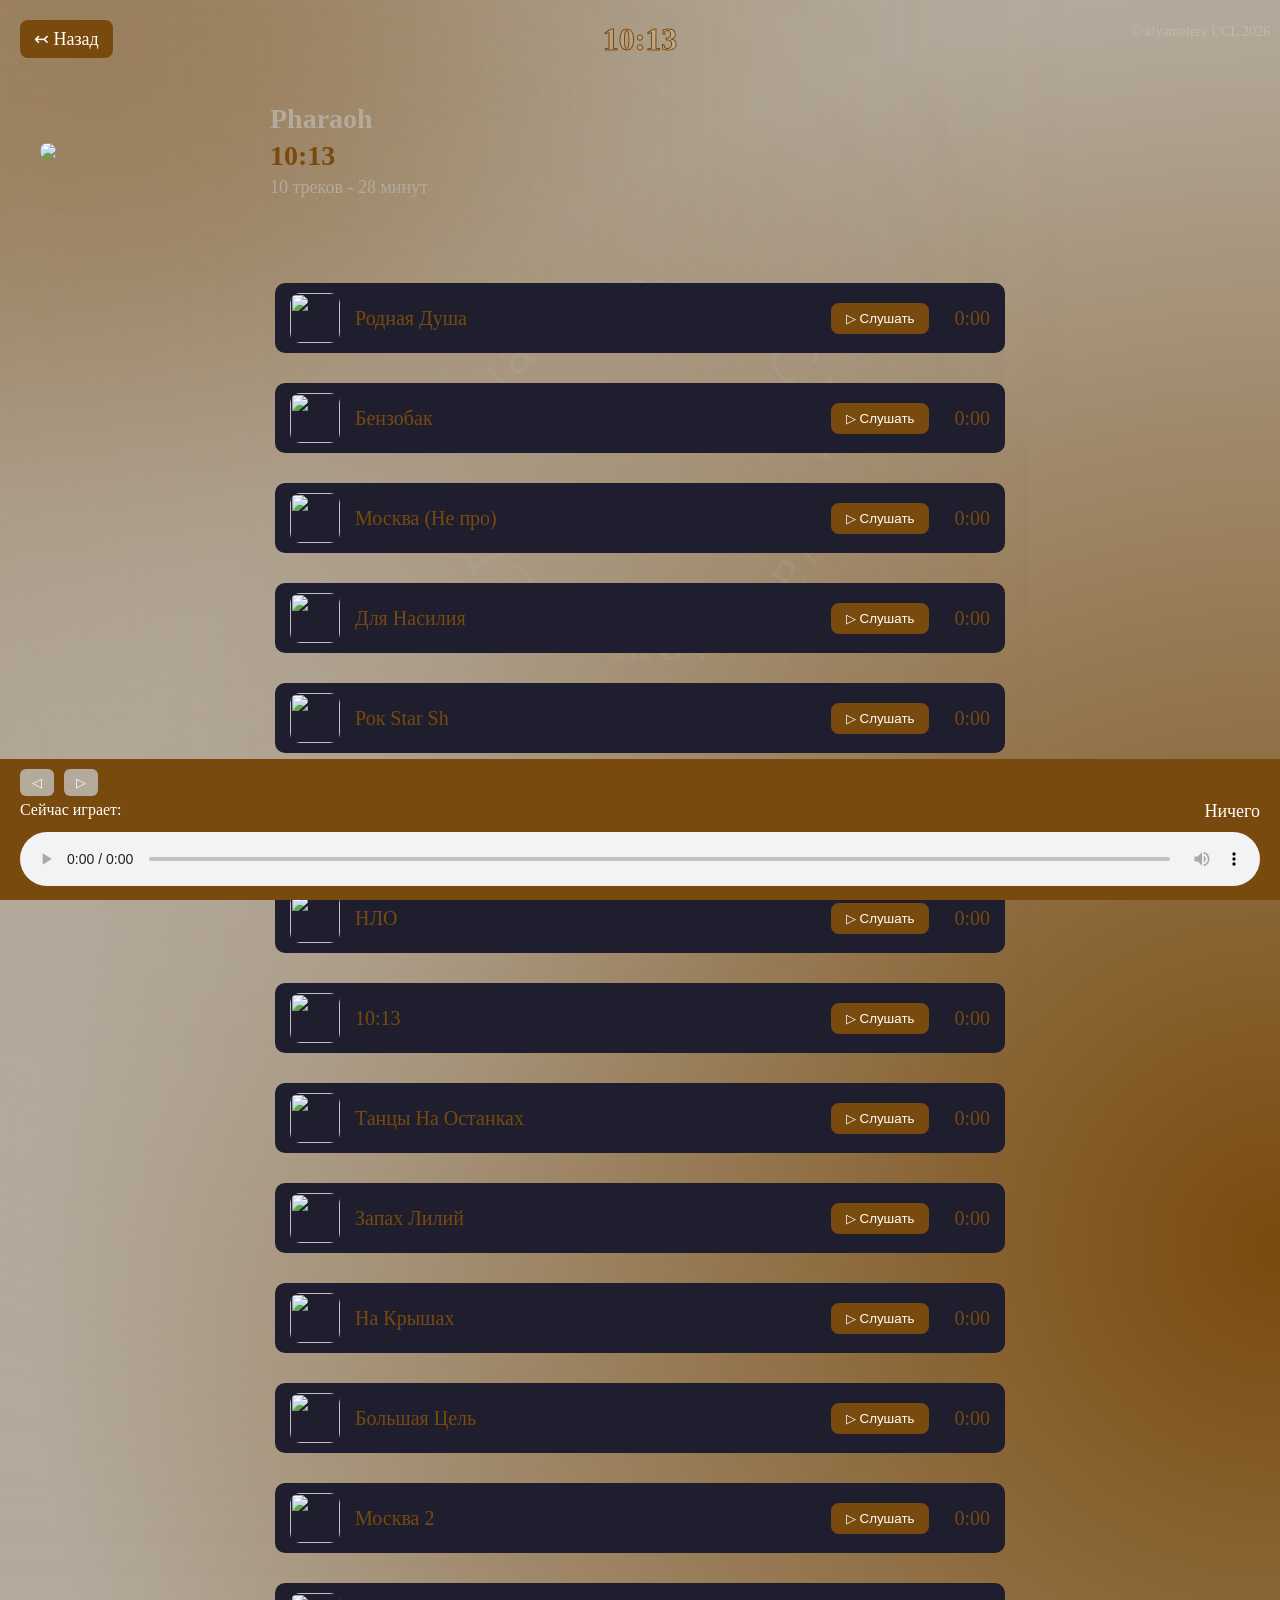
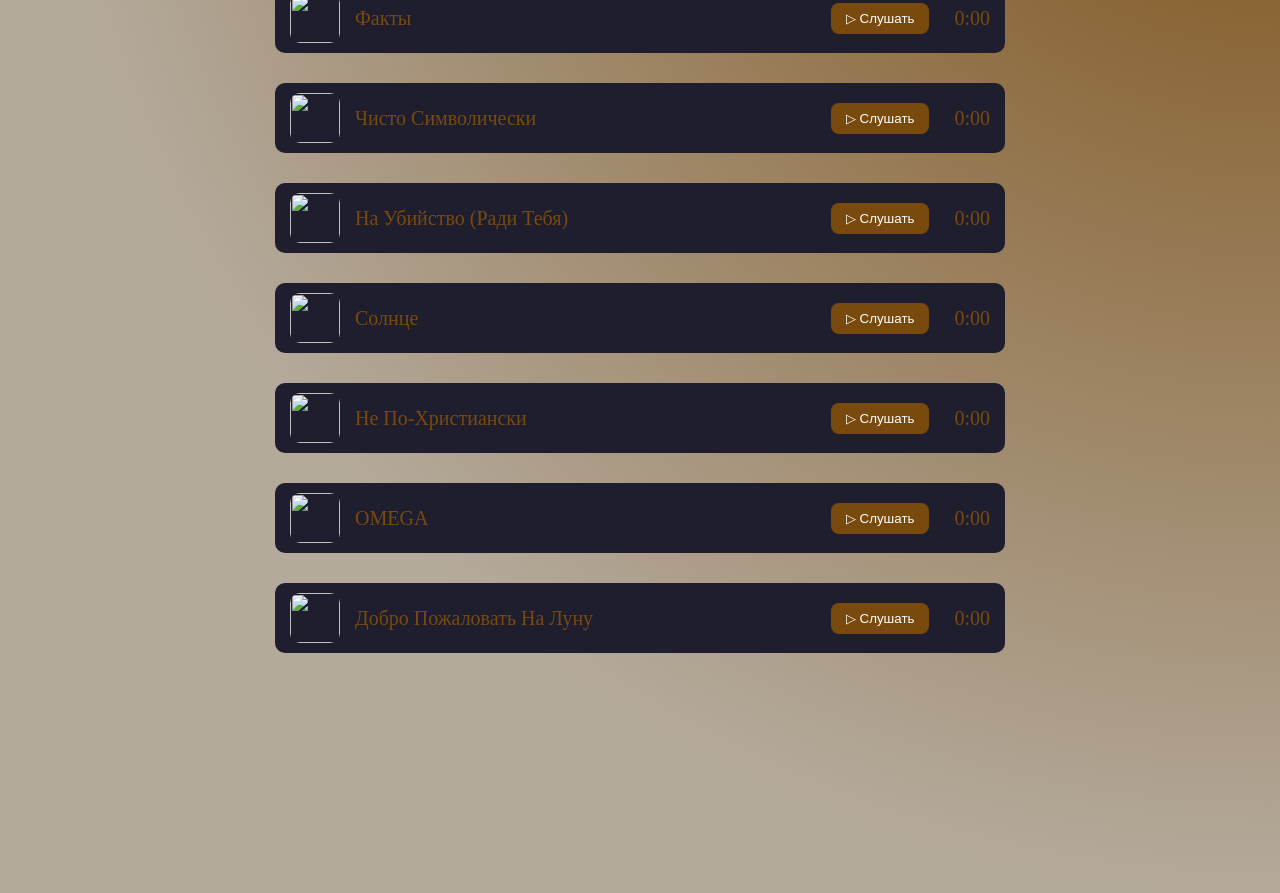
==== album_10-13.html @ 2de3e304 "asssssssssssssssssssssss" ====
<!DOCTYPE html>
<html>
<head>
    <meta charset="UTF-8">
    <meta name="viewport" content="width=device-width, initial-scale=1.0">
    <title>10:13</title>
    <link rel="stylesheet" href="style.css">
</head>
<body class="album_10-13">
    <h1>10:13</h1>
    <a href="index.html" class="back-btn">↢ Назад</a>
    <div class="album-header">
        <img src="Глеб Голубин.jpg" class="album-cover">
        <div class="album-info">
            <h3>Pharaoh</h3>
            <h4>10:13</h4>
            <p>10 треков - 28 минут</p>
        </div>
    </div>
<section class="tracks">
    <div class="track-card" data-index="0">
        <img src="Глеб Голубин.jpg" class="track-thumb">
        <span class="track-info">
            <span class="track-title">Родная Душа</span>
        </span>
        <button class="play-btn">▷ Слушать</button>
        <span class="track-duration">0:00</span>
        <audio preload="metadata">
            <source src="https://res.cloudinary.com/ddfknukky/video/upload/v1772836665/1-%D0%A0%D0%BE%D0%B4%D0%BD%D0%B0%D1%8F_%D0%B4%D1%83%D1%88%D0%B0_i1gqoz.mp3" type="audio/mpeg">
        </audio>
    </div>
    <div class="track-card" data-index="1">
        <img src="Глеб Голубин.jpg" class="track-thumb">
        <span class="track-info">
            <span class="track-title">Бензобак</span>
        </span>
        <button class="play-btn">▷ Слушать</button>
        <span class="track-duration">0:00</span>
        <audio preload="metadata">
            <source src="https://res.cloudinary.com/ddfknukky/video/upload/v1772836813/2-%D0%91%D0%B5%D0%BD%D0%B7%D0%BE%D0%B1%D0%B0%D0%BA_dtpuil.mp3" type="audio/mpeg">
        </audio>
    </div>
    <div class="track-card" data-index="2">
        <img src="Глеб Голубин.jpg" class="track-thumb">
        <span class="track-info">
            <span class="track-title">Москва (Не про)</span>
        </span>
        <button class="play-btn">▷ Слушать</button>
        <span class="track-duration">0:00</span>
        <audio preload="metadata">
            <source src="https://res.cloudinary.com/ddfknukky/video/upload/v1772836805/3-%D0%9C%D0%BE%D1%81%D0%BA%D0%B2%D0%B0_%D0%BD%D0%B5_%D0%BF%D1%80%D0%BE_e95oqy.mp3" type="audio/mpeg">
        </audio>
    </div>
    <div class="track-card" data-index="3">
        <img src="Глеб Голубин.jpg" class="track-thumb">
        <span class="track-info">
            <span class="track-title">Для Насилия</span>
        </span>
        <button class="play-btn">▷ Слушать</button>
        <span class="track-duration">0:00</span>
        <audio preload="metadata">
            <source src="https://res.cloudinary.com/ddfknukky/video/upload/v1772836915/4-%D0%94%D0%BB%D1%8F_%D0%BD%D0%B0%D1%81%D0%B8%D0%BB%D0%B8%D1%8F_stnbyj.flac" type="audio/mpeg">
        </audio>
    </div>
    <div class="track-card" data-index="4">
        <img src="Глеб Голубин.jpg" class="track-thumb">
        <span class="track-info">
            <span class="track-title">Рок Star Sh</span>
        </span>
        <button class="play-btn">▷ Слушать</button>
        <span class="track-duration">0:00</span>
        <audio preload="metadata">
            <source src="https://res.cloudinary.com/ddfknukky/video/upload/v1772836798/5-%D0%A0%D0%BE%D0%BA_Star_Sh_im4nif.mp3" type="audio/mpeg">
        </audio>
    </div>
    <div class="track-card" data-index="5">
        <img src="Глеб Голубин.jpg" class="track-thumb">
        <span class="track-info">
            <span class="track-title">Своя У Каждого</span>
        </span>
        <button class="play-btn">▷ Слушать</button>
        <span class="track-duration">0:00</span>
        <audio preload="metadata">
            <source src="https://res.cloudinary.com/ddfknukky/video/upload/v1772836865/6-%D0%A1%D0%B2%D0%BE%D1%8F_%D1%83_%D0%BA%D0%B0%D0%B6%D0%B4%D0%BE%D0%B3%D0%BE_d1eana.mp3" type="audio/mpeg">
        </audio>
    </div>
    <div class="track-card" data-index="6">
        <img src="Глеб Голубин.jpg" class="track-thumb">
        <span class="track-info">
            <span class="track-title">НЛО</span>
        </span>
        <button class="play-btn">▷ Слушать</button>
        <span class="track-duration">0:00</span>
        <audio preload="metadata">
            <source src="https://res.cloudinary.com/ddfknukky/video/upload/v1772836891/7-%D0%9D%D0%9B%D0%9E_abplb8.mp3" type="audio/mpeg">
        </audio>
    </div>
    <div class="track-card" data-index="7">
        <img src="Глеб Голубин.jpg" class="track-thumb">
        <span class="track-info">
            <span class="track-title">10:13</span>
        </span>
        <button class="play-btn">▷ Слушать</button>
        <span class="track-duration">0:00</span>
        <audio preload="metadata">
            <source src="https://res.cloudinary.com/ddfknukky/video/upload/v1772836878/8-10-13_e5ouqa.mp3" type="audio/mpeg">
        </audio>
    </div>
    <div class="track-card" data-index="8">
        <img src="Глеб Голубин.jpg" class="track-thumb">
        <span class="track-info">
            <span class="track-title">Танцы На Останках</span>
        </span>
        <button class="play-btn">▷ Слушать</button>
        <span class="track-duration">0:00</span>
        <audio preload="metadata">
            <source src="https://res.cloudinary.com/ddfknukky/video/upload/v1772836884/9-%D0%A2%D0%B0%D0%BD%D1%86%D1%8B_%D0%BD%D0%B0_%D0%BE%D1%81%D1%82%D0%B0%D0%BD%D0%BA%D0%B0%D1%85_yltkqp.mp3" type="audio/mpeg">
        </audio>
    </div><div class="track-card" data-index="9">
        <img src="Глеб Голубин.jpg" class="track-thumb">
        <span class="track-info">
            <span class="track-title">Запах Лилий</span>
        </span>
        <button class="play-btn">▷ Слушать</button>
        <span class="track-duration">0:00</span>
        <audio preload="metadata">
            <source src="https://res.cloudinary.com/ddfknukky/video/upload/v1772836681/10-%D0%97%D0%B0%D0%BF%D0%B0%D1%85_%D0%BB%D0%B8%D0%BB%D0%B8%D0%B9_xlcxmf.mp3" type="audio/mpeg">
        </audio>
    </div><div class="track-card" data-index="10">
        <img src="Глеб Голубин.jpg" class="track-thumb">
        <span class="track-info">
            <span class="track-title">На Крышах</span>
        </span>
        <button class="play-btn">▷ Слушать</button>
        <span class="track-duration">0:00</span>
        <audio preload="metadata">
            <source src="https://res.cloudinary.com/ddfknukky/video/upload/v1772836717/11-%D0%9D%D0%B0_%D0%BA%D1%80%D1%8B%D1%88%D0%B0%D1%85_btxubi.mp3" type="audio/mpeg">
        </audio>
    </div><div class="track-card" data-index="11">
        <img src="Глеб Голубин.jpg" class="track-thumb">
        <span class="track-info">
            <span class="track-title">Большая Цель</span>
        </span>
        <button class="play-btn">▷ Слушать</button>
        <span class="track-duration">0:00</span>
        <audio preload="metadata">
            <source src="https://res.cloudinary.com/ddfknukky/video/upload/v1772836679/12-%D0%91%D0%BE%D0%BB%D1%8C%D1%88%D0%B0%D1%8F_%D1%86%D0%B5%D0%BB%D1%8C_up9r2q.mp3" type="audio/mpeg">
        </audio>
    </div><div class="track-card" data-index="12">
        <img src="Глеб Голубин.jpg" class="track-thumb">
        <span class="track-info">
            <span class="track-title">Москва 2</span>
        </span>
        <button class="play-btn">▷ Слушать</button>
        <span class="track-duration">0:00</span>
        <audio preload="metadata">
            <source src="https://res.cloudinary.com/ddfknukky/video/upload/v1772836726/13-%D0%9C%D0%BE%D1%81%D0%BA%D0%B2%D0%B0_2_jkmqmk.mp3" type="audio/mpeg">
        </audio>
    </div><div class="track-card" data-index="13">
        <img src="Глеб Голубин.jpg" class="track-thumb">
        <span class="track-info">
            <span class="track-title">Факты</span>
        </span>
        <button class="play-btn">▷ Слушать</button>
        <span class="track-duration">0:00</span>
        <audio preload="metadata">
            <source src="https://res.cloudinary.com/ddfknukky/video/upload/v1772836670/14-%D0%A4%D0%B0%D0%BA%D1%82%D1%8B_skcl90.mp3" type="audio/mpeg">
        </audio>
    </div><div class="track-card" data-index="14">
        <img src="Глеб Голубин.jpg" class="track-thumb">
        <span class="track-info">
            <span class="track-title">Чисто Символически</span>
        </span>
        <button class="play-btn">▷ Слушать</button>
        <span class="track-duration">0:00</span>
        <audio preload="metadata">
            <source src="https://res.cloudinary.com/ddfknukky/video/upload/v1772836704/15-%D0%A7%D0%B8%D1%81%D1%82%D0%BE_%D1%81%D0%B8%D0%BC%D0%B2%D0%BE%D0%BB%D0%B8%D1%87%D0%B5%D1%81%D0%BA%D0%B8_zjjlbe.mp3" type="audio/mpeg">
        </audio>
    </div><div class="track-card" data-index="15">
        <img src="Глеб Голубин.jpg" class="track-thumb">
        <span class="track-info">
            <span class="track-title">На Убийство (Ради Тебя)</span>
        </span>
        <button class="play-btn">▷ Слушать</button>
        <span class="track-duration">0:00</span>
        <audio preload="metadata">
            <source src="https://res.cloudinary.com/ddfknukky/video/upload/v1772836755/16-%D0%9D%D0%B0_%D1%83%D0%B1%D0%B8%D0%B9%D1%81%D1%82%D0%B2%D0%BE_u0szfo.mp3" type="audio/mpeg">
        </audio>
    </div><div class="track-card" data-index="16">
        <img src="Глеб Голубин.jpg" class="track-thumb">
        <span class="track-info">
            <span class="track-title">Солнце</span>
        </span>
        <button class="play-btn">▷ Слушать</button>
        <span class="track-duration">0:00</span>
        <audio preload="metadata">
            <source src="https://res.cloudinary.com/ddfknukky/video/upload/v1772836794/17-%D0%A1%D0%BE%D0%BB%D0%BD%D1%86%D0%B5_dk2vxy.mp3" type="audio/mpeg">
        </audio>
    </div><div class="track-card" data-index="17">
        <img src="Глеб Голубин.jpg" class="track-thumb">
        <span class="track-info">
            <span class="track-title">Не По-Христиански</span>
        </span>
        <button class="play-btn">▷ Слушать</button>
        <span class="track-duration">0:00</span>
        <audio preload="metadata">
            <source src="https://res.cloudinary.com/ddfknukky/video/upload/v1772836725/18-%D0%9D%D0%B5_%D0%BF%D0%BE-%D1%85%D1%80%D0%B8%D1%81%D1%82%D0%B8%D0%B0%D0%BD%D1%81%D0%BA%D0%B8_lmrl1x.mp3" type="audio/mpeg">
        </audio>
    </div>
    <div class="track-card" data-index="18">
        <img src="Глеб Голубин.jpg" class="track-thumb">
        <span class="track-info">
            <span class="track-title">OMEGA</span>
        </span>
        <button class="play-btn">▷ Слушать</button>
        <span class="track-duration">0:00</span>
        <audio preload="metadata">
            <source src="https://res.cloudinary.com/ddfknukky/video/upload/v1772836753/19-Omega_o1cu3m.mp3" type="audio/mpeg">
        </audio>
    </div>
    <div class="track-card" data-index="19">
        <img src="Глеб Голубин.jpg" class="track-thumb">
        <span class="track-info">
            <span class="track-title">Добро Пожаловать На Луну</span>
        </span>
        <button class="play-btn">▷ Слушать</button>
        <span class="track-duration">0:00</span>
        <audio preload="metadata">
            <source src="https://res.cloudinary.com/ddfknukky/video/upload/v1772836814/20-%D0%94%D0%BE%D0%B1%D1%80%D0%BE_%D0%BF%D0%BE%D0%B6%D0%B0%D0%BB%D0%BE%D0%B2%D0%B0%D1%82%D1%8C_%D0%BD%D0%B0_%D0%BB%D1%83%D0%BD%D1%83_p8vkeh.mp3" type="audio/mpeg">
        </audio>
    </div>
</section>
    <footer>
        <p>© alyametery UCL 2026</p>
    </footer>
    <div class="ballz">
        <svg width="400" height="400" viewBox="0 0 200 200">
            <defs>
                <path id="circlePath" d="M 100, 100 m -75, 0 a 80,80 0 1,1 160,0 a 80,80 0 1,1 -160,0"/>
            </defs>
            <text font-size="33" fill="#ccc">
                <textPath href="#circlePath" startOffset="50%" text-anchor="middle">
                    alyametery UCL - alyametery UCL -
                </textPath>
            </text>
        </svg>
    </div>
<div class="global-player">
    <div class="player-controls">
        <button id="prev">◁</button>
        <button id="next">▷</button>
    </div>
    <div class="player-info">
        <span class="player-label">Сейчас играет:</span>
        <span id="now-playing">Ничего</span>
    </div>
    <audio id="main-audio" controls></audio>
</div>
<script src="player.js"></script>
</body>
</html>
---- style.css ----
:root {
    --color-main: #a670f1;
    --color-dark: #815b13;
}
body {
    font-family: 'Times New Roman', Times, serif;
    margin: 0;
    color: white;
    min-height: 100vh;
    background: radial-gradient(circle at right, var(--color-main), var(--color-dark) 70%);

}

.ballz {
    position: fixed;
    top: 30%;
    transform: translateY(-50%);
    left: 50%;
    transform: translateX(-50%);
    z-index: -1;
}

.ballz svg {
    opacity: 0.1;
}

h1 {
    font-family: 'Times New Roman', Times, serif;
    font-size: 32px;
    -webkit-text-stroke: 1px var(--color-main);
    justify-content: center;
    display: flex;
    animation: titleReveal 0.6s ease forwards;
    opacity: 1;
}
body.homepage h1 {
    background: linear-gradient(45deg, var(--color-main), #fff);
    -webkit-background-clip: text;
    -webkit-text-fill-color: transparent;
    text-shadow: 0 0 10px var(--color-dark);
}
body.album_10-13 h1 {
    background: linear-gradient(45deg, var(--color-main), #fff);
    -webkit-background-clip: text;
    -webkit-text-fill-color: transparent;
}
body.album_MZ-1 h1 {
    background: linear-gradient(45deg, var(--color-main), #fff);
    -webkit-background-clip: text;
    -webkit-text-fill-color: transparent;
}
body.album_MZ-2 h1 {
    background: linear-gradient(45deg, var(--color-main), #fff);
    -webkit-background-clip: text;
    -webkit-text-fill-color: transparent;
}


.covers.photo-row {
    display: flex;
    justify-content: center;
    gap: 30px;
    margin: 40px 0;
    flex-wrap: wrap;
}

.covers.photo-row a {
    display: flex;
    flex-direction: column;
    align-items: center;
    text-decoration: none;
    color: white;
}

.photo {
    background: #1d162bd0;
    padding: 20px;
    border-radius: 10px;
    width: 220px;
    text-align: center;
    transition: transform 0.3s ease, box-shadow 0.3s, padding 0.3s;
    animation: fadeUp 0.6s ease forwards;
    opacity: 0;
    transform: scale(1.05), translateY(-5px);
}

.photo-inner {
    transition: transform 0.3s ease;
    display: inline-block;
}

.photo:hover {
    box-shadow: 0 15px 30px var(--color-main);
    transform: scale(1.05), translateY(-5px);
    
}
.photo img {
    width: 100%;
    border-radius: 10px;
    transition: transform 0.3s ease;
}

.photo:nth-child(1) {animation-delay: 0.1s;}
.photo:nth-child(2) {animation-delay: 0.15s;}
.photo:nth-child(3) {animation-delay: 0.2s;}
.photo:nth-child(4) {animation-delay: 0.25s;}

.album-name {
    margin-top: 8px;
    text-align: center;
}

.album-name .artist {
    font-family: 'Times New Roman', Times, serif;
    font-weight: bold;
    font-size: 20px;
    color: #1d162bd0;
}

.album-name .title {
    font-family: 'Times New Roman', Times, serif;
    font-size: 16px;
    color: #1d162bd0;
}

.photo button {
    cursor: pointer;
}

.tracks {
    display: flex;
    flex-direction: column;
    align-items: center;
    margin: auto;
    gap: 30px;
    justify-content: center;
    flex-wrap: wrap;
    padding: 40px 20px;
    margin-bottom: 200px;
}

.track-card {
    display: flex;
    flex: 1;
    align-items: center;
    gap: 15px;
    background: #1e1e2f;
    padding: 10px 15px;
    border-radius: 10px;
    width: 100%;
    max-width: 700px;
    text-align: center;
    transition: 0.3s, box-shadow 0.3s;
    cursor: pointer;
    animation: fadeUp 0.6s ease forwards;
    opacity: 0;
    color: var(--color-main);
    font-family: 'Times New Roman', Times, serif;
    font-size: 20px;
}
.track-card.active {
    border: 2px solid var(--color-main);
    background: #2a2a3d;
}
.track-card:nth-child(1) {animation-delay: 0.05s;}
.track-card:nth-child(2) {animation-delay: 0.1s;}
.track-card:nth-child(3) {animation-delay: 0.15s;}
.track-card:nth-child(4) {animation-delay: 0.2s;}
.track-card:nth-child(5) {animation-delay: 0.25s;}
.track-card:nth-child(6) {animation-delay: 0.3s;}
.track-card:nth-child(7) {animation-delay: 0.35s;}
.track-card:nth-child(8) {animation-delay: 0.4s;}
.track-card:nth-child(9) {animation-delay: 0.45s;}
.track-card:nth-child(10) {animation-delay: 0.5s;}
.track-card:nth-child(11) {animation-delay: 0.55s;}
.track-card:nth-child(12) {animation-delay: 0.6s;}
.track-card:nth-child(13) {animation-delay: 0.65s;}
.track-card:nth-child(14) {animation-delay: 0.7s;}
.track-card:nth-child(15) {animation-delay: 0.75s;}
.track-card:nth-child(16) {animation-delay: 0.8s;}
.track-card:nth-child(17) {animation-delay: 0.85s;}
.track-card:nth-child(18) {animation-delay: 0.9s;}
.track-card:nth-child(19) {animation-delay: 0.95s;}
.track-card:nth-child(20) {animation-delay: 1s;}
.track-card:nth-child(21) {animation-delay: 1.05s;}
.track-card:nth-child(22) {animation-delay: 1.1s;}

.track-card:hover {
    transform: translateY(-5px);
    box-shadow: 0 10px 20px var(--color-main);
    background: var(--color-dark);
}
.track-thumb {
    width: 50px;
    height: 50px;
    border-radius: 10px;
    object-fit: cover;
    margin-bottom: 0;
}
.track-info {
    display: flex;
    align-items: center;
    gap: 12px;
}
.track-title {
    font-weight: 400;
    color: var(--color-main);
}
.track-duration {
    margin-left: 10px;
    font-weight: 400;
    text-align: right;
}


.track-card p {
    margin: 5px 0;
    color: var(--color-main);
    font-size: 18px;
    font-family: 'Times New Roman', Times, serif;
}
.track-card button {
    margin-left: auto;
    padding: 8px 15px;
    background: var(--color-main);
    border: none;
    color: white;
    border-radius: 8px;
    cursor: pointer;
}
.track-card audio {
    margin-top: 10px;
    width: 100%;
    filter: brightness(0.7);
}
.play-btn:active {
    background: var(--color-dark);
    transform: scale(0.95);
}

h2 {
    position: fixed;
    top: 40px;
    right: 10px;
    text-align: right;
    font-size: 14px;
    color: white;
    opacity: 0.2;
}
h3 {
    color: var(--color-dark);
}
h4 {
    color: var(--color-main);
}

footer {
    position: fixed;
    top: 10px;
    right: 10px;
    text-align: right;
    font-size: 14px;
    color: white;
    opacity: 0.2;
}

body::before {
    content: "";
    position: fixed;
    width: 600px;
    height: 600px;
    background: var(--color-main);
    filter: blur(250px);
    top: -200px;
    left: -200px;
    z-index: -2;
    animation: breathe 7s ease-in-out infinite;
}

body::after {
    content: "";
    position: fixed;
    width: 600px;
    height: 600px;
    background: var(--color-main);
    filter: blur(200px);
    bottom: -150px;
    left: -100px;
    z-index: -1;
    opacity: 1;
    animation: breathe 7s ease-in-out infinite;
}

body.homepage {
    --color-main: #b263e7;
    --color-dark: #b49714;
}
body.album_10-13 {
    --color-main: #794a0d;
    --color-dark: #b4aa9c;
}
body.album_MZ-1 {
    --color-main: #681174;
    --color-dark: #110e0d;
}
body.album_MZ-2 {
    --color-main: #5a5a5a;
    --color-dark: #000000;
}
body.album_10-13::before {
    background: var(--color-main);
}
body.album_10-13::after {
    background: var(--color-dark);
}
body.album_MZ-1::before {
    background: var(--color-main);
}
body.album_MZ-1::after {
    background: var(--color-dark);
}
body.album_MZ-2::before {
    background: var(--color-main);
}
body.album_MZ-2::after {
    background: var(--color-dark);
}
@keyframes fadeUp {
    from {
        opacity: 0;
        transform: translateY(30px);
        filter: blur(5px);
    }
    to {
        opacity: 1;
        transform: translateY(0);
        filter: blur(0);
    }
}
@keyframes titleReveal {
    from {
        opacity: 0;
        transform: translateY(30px);
        filter: blur(5px);
    }
    to {
        opacity: 1;
        transform: translateY(0);
        filter: blur(0);
    }
}
@keyframes breathe {
    0% {
        transform: scale(1) rotate(0deg);
        opacity: 0.4;
    }
    50% {
        transform: scale(1.5) rotate(15deg);
        opacity: 0.8;
    }
    100% {
        transform: scale(1) rotate(0deg);
        opacity: 0.4;
    }
}

.back-btn {
    position: fixed;
    top: 20px;
    left: 20px;
    text-decoration: none;
    color: white;
    font-size: 18px;
    padding: 8px 14px;
    border-radius: 8px;
    background: var(--color-main);
    backdrop-filter: blur(10px);
    transition: 0.2s;
}
.back-btn:hover {
    background-color: var(--color-dark);
}

.global-player {
    position: fixed;
    bottom: 0;
    left: 0;
    width: 100%;
    background: var(--color-main);
    backdrop-filter: blur(10px);
    padding: 10px 20px;
    box-sizing: border-box;
    justify-content: space-between;
    align-items: center;
    z-index: 999;
    opacity: 1;
}
.player-controls{
    display: flex;
    gap: 10px;
    margin-bottom: 5px;
}
.player-controls button{
    background: var(--color-dark);
    border: none;
    color: white;
    padding: 6px 12px;
    cursor: pointer;
    border-radius: 6px;
}
#main-audio {
    width: 100%;
}
#now-playing {
    text-align: right;
    margin: 0 0 5px 0;
    font-size: 18px;
    font-family: 'Times New Roman', Times, serif;
}
.global-player audio {
    width: 100%;
}
.player-info {
    display: flex;
    justify-content: space-between;
    width: 100%;
    margin-bottom: 5px;
}
.album-header{
    display: flex;
    gap: 30px;
    align-items: center;
    margin: 40px;
    opacity: 1;
    cursor: pointer;
    max-width: 400px;
}
.album-cover{
    width: 200px;
    border-radius: 10px;
}
.album-info h3{
    margin: 5px 0;
    opacity: 1;
    font-size: 28px;
}
.album-info h4{
    margin: 5px 0;
    opacity: 1;
    font-size: 28px;
}
.album-info p{
    margin: 5px 0;
    opacity: 1;
    font-size: 18px;
    color: var(--color-dark);
}
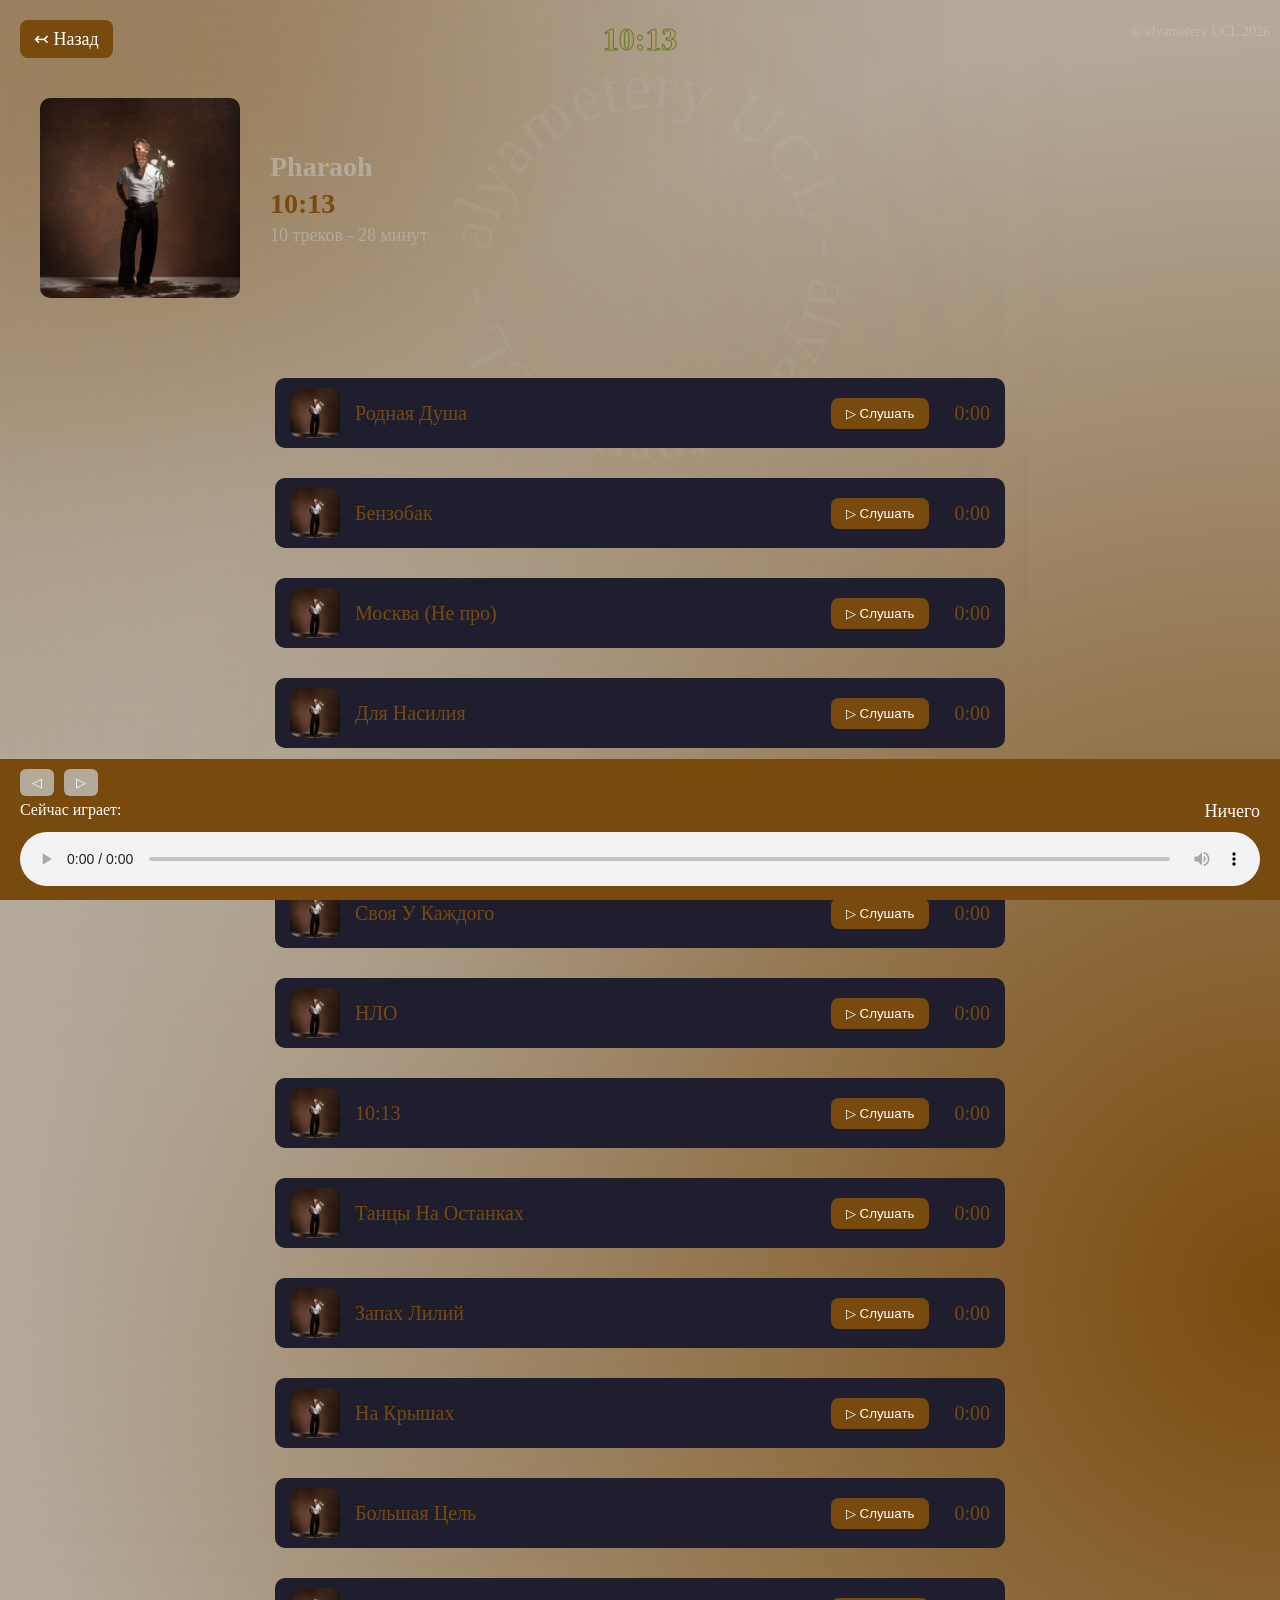
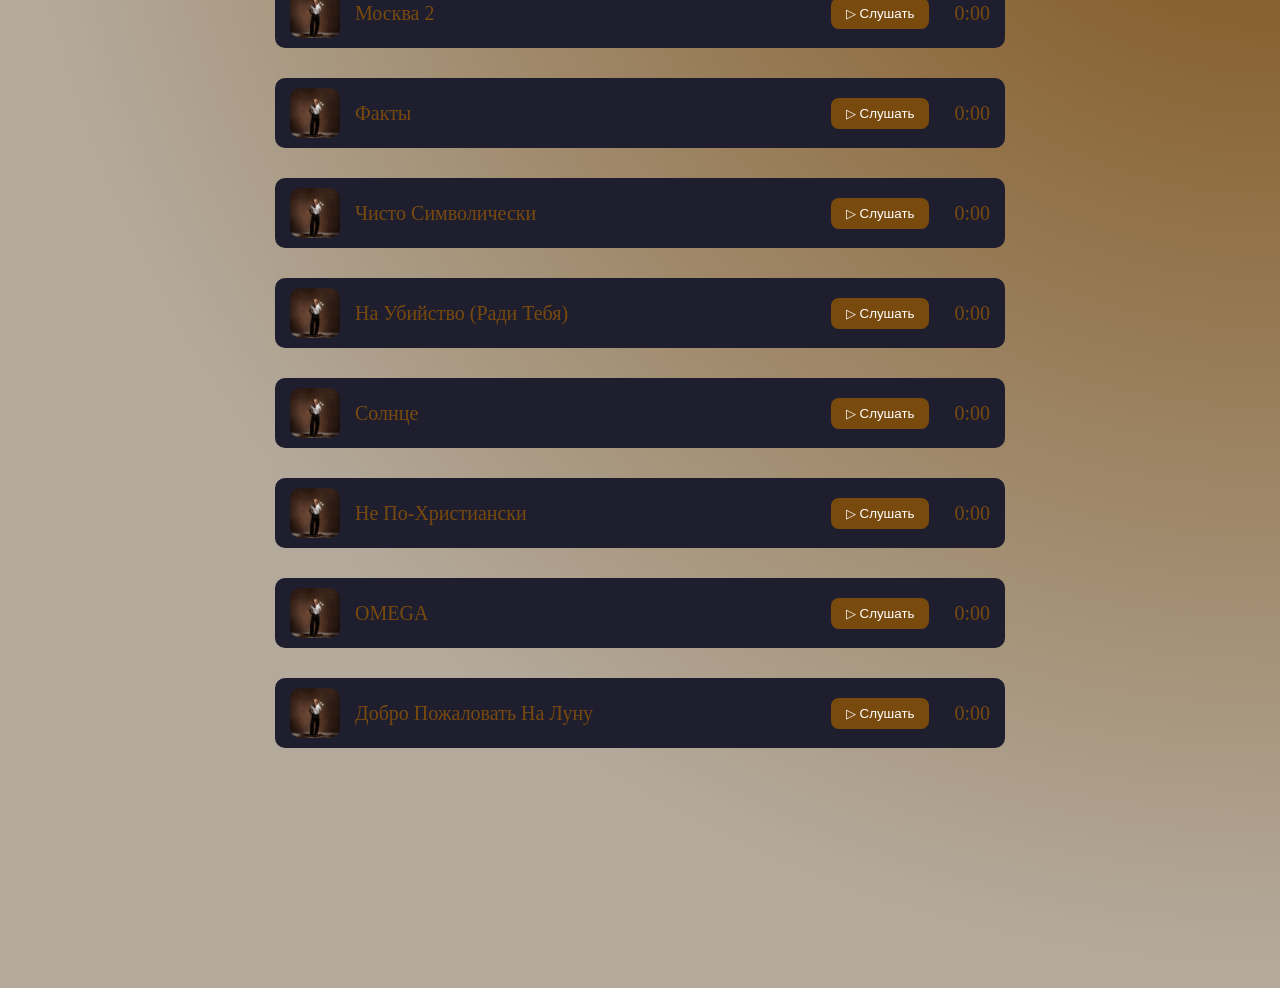
==== commit 31add5e9: "Add files via upload" ====
--- a/album_10-13.html
+++ b/album_10-13.html
@@ -18,6 +18,7 @@
         </div>
     </div>
 <section class="tracks">
+    <div class="track-wrapper">
     <div class="track-card" data-index="0">
         <img src="Глеб Голубин.jpg" class="track-thumb">
         <span class="track-info">
@@ -29,6 +30,8 @@
             <source src="https://res.cloudinary.com/ddfknukky/video/upload/v1772836665/1-%D0%A0%D0%BE%D0%B4%D0%BD%D0%B0%D1%8F_%D0%B4%D1%83%D1%88%D0%B0_i1gqoz.mp3" type="audio/mpeg">
         </audio>
     </div>
+    </div>
+    <div class="track-wrapper">
     <div class="track-card" data-index="1">
         <img src="Глеб Голубин.jpg" class="track-thumb">
         <span class="track-info">
@@ -40,6 +43,8 @@
             <source src="https://res.cloudinary.com/ddfknukky/video/upload/v1772836813/2-%D0%91%D0%B5%D0%BD%D0%B7%D0%BE%D0%B1%D0%B0%D0%BA_dtpuil.mp3" type="audio/mpeg">
         </audio>
     </div>
+    </div>
+    <div class="track-wrapper">
     <div class="track-card" data-index="2">
         <img src="Глеб Голубин.jpg" class="track-thumb">
         <span class="track-info">
@@ -51,6 +56,8 @@
             <source src="https://res.cloudinary.com/ddfknukky/video/upload/v1772836805/3-%D0%9C%D0%BE%D1%81%D0%BA%D0%B2%D0%B0_%D0%BD%D0%B5_%D0%BF%D1%80%D0%BE_e95oqy.mp3" type="audio/mpeg">
         </audio>
     </div>
+    </div>
+    <div class="track-wrapper">
     <div class="track-card" data-index="3">
         <img src="Глеб Голубин.jpg" class="track-thumb">
         <span class="track-info">
@@ -62,6 +69,8 @@
             <source src="https://res.cloudinary.com/ddfknukky/video/upload/v1772836915/4-%D0%94%D0%BB%D1%8F_%D0%BD%D0%B0%D1%81%D0%B8%D0%BB%D0%B8%D1%8F_stnbyj.flac" type="audio/mpeg">
         </audio>
     </div>
+    </div>
+    <div class="track-wrapper">
     <div class="track-card" data-index="4">
         <img src="Глеб Голубин.jpg" class="track-thumb">
         <span class="track-info">
@@ -73,6 +82,8 @@
             <source src="https://res.cloudinary.com/ddfknukky/video/upload/v1772836798/5-%D0%A0%D0%BE%D0%BA_Star_Sh_im4nif.mp3" type="audio/mpeg">
         </audio>
     </div>
+    </div>
+    <div class="track-wrapper">
     <div class="track-card" data-index="5">
         <img src="Глеб Голубин.jpg" class="track-thumb">
         <span class="track-info">
@@ -84,6 +95,8 @@
             <source src="https://res.cloudinary.com/ddfknukky/video/upload/v1772836865/6-%D0%A1%D0%B2%D0%BE%D1%8F_%D1%83_%D0%BA%D0%B0%D0%B6%D0%B4%D0%BE%D0%B3%D0%BE_d1eana.mp3" type="audio/mpeg">
         </audio>
     </div>
+    </div>
+    <div class="track-wrapper">
     <div class="track-card" data-index="6">
         <img src="Глеб Голубин.jpg" class="track-thumb">
         <span class="track-info">
@@ -95,6 +108,8 @@
             <source src="https://res.cloudinary.com/ddfknukky/video/upload/v1772836891/7-%D0%9D%D0%9B%D0%9E_abplb8.mp3" type="audio/mpeg">
         </audio>
     </div>
+    </div>
+    <div class="track-wrapper">
     <div class="track-card" data-index="7">
         <img src="Глеб Голубин.jpg" class="track-thumb">
         <span class="track-info">
@@ -106,6 +121,8 @@
             <source src="https://res.cloudinary.com/ddfknukky/video/upload/v1772836878/8-10-13_e5ouqa.mp3" type="audio/mpeg">
         </audio>
     </div>
+    </div>
+    <div class="track-wrapper">
     <div class="track-card" data-index="8">
         <img src="Глеб Голубин.jpg" class="track-thumb">
         <span class="track-info">
@@ -116,7 +133,10 @@
         <audio preload="metadata">
             <source src="https://res.cloudinary.com/ddfknukky/video/upload/v1772836884/9-%D0%A2%D0%B0%D0%BD%D1%86%D1%8B_%D0%BD%D0%B0_%D0%BE%D1%81%D1%82%D0%B0%D0%BD%D0%BA%D0%B0%D1%85_yltkqp.mp3" type="audio/mpeg">
         </audio>
-    </div><div class="track-card" data-index="9">
+    </div>
+    </div>
+    <div class="track-wrapper">
+        <div class="track-card" data-index="9">
         <img src="Глеб Голубин.jpg" class="track-thumb">
         <span class="track-info">
             <span class="track-title">Запах Лилий</span>
@@ -126,7 +146,10 @@
         <audio preload="metadata">
             <source src="https://res.cloudinary.com/ddfknukky/video/upload/v1772836681/10-%D0%97%D0%B0%D0%BF%D0%B0%D1%85_%D0%BB%D0%B8%D0%BB%D0%B8%D0%B9_xlcxmf.mp3" type="audio/mpeg">
         </audio>
-    </div><div class="track-card" data-index="10">
+    </div>
+    </div>
+    <div class="track-wrapper">
+        <div class="track-card" data-index="10">
         <img src="Глеб Голубин.jpg" class="track-thumb">
         <span class="track-info">
             <span class="track-title">На Крышах</span>
@@ -136,7 +159,10 @@
         <audio preload="metadata">
             <source src="https://res.cloudinary.com/ddfknukky/video/upload/v1772836717/11-%D0%9D%D0%B0_%D0%BA%D1%80%D1%8B%D1%88%D0%B0%D1%85_btxubi.mp3" type="audio/mpeg">
         </audio>
-    </div><div class="track-card" data-index="11">
+    </div>
+    </div>
+    <div class="track-wrapper">
+        <div class="track-card" data-index="11">
         <img src="Глеб Голубин.jpg" class="track-thumb">
         <span class="track-info">
             <span class="track-title">Большая Цель</span>
@@ -146,7 +172,10 @@
         <audio preload="metadata">
             <source src="https://res.cloudinary.com/ddfknukky/video/upload/v1772836679/12-%D0%91%D0%BE%D0%BB%D1%8C%D1%88%D0%B0%D1%8F_%D1%86%D0%B5%D0%BB%D1%8C_up9r2q.mp3" type="audio/mpeg">
         </audio>
-    </div><div class="track-card" data-index="12">
+    </div>
+    </div>
+    <div class="track-wrapper">
+        <div class="track-card" data-index="12">
         <img src="Глеб Голубин.jpg" class="track-thumb">
         <span class="track-info">
             <span class="track-title">Москва 2</span>
@@ -156,7 +185,10 @@
         <audio preload="metadata">
             <source src="https://res.cloudinary.com/ddfknukky/video/upload/v1772836726/13-%D0%9C%D0%BE%D1%81%D0%BA%D0%B2%D0%B0_2_jkmqmk.mp3" type="audio/mpeg">
         </audio>
-    </div><div class="track-card" data-index="13">
+    </div>
+    </div>
+    <div class="track-wrapper">
+        <div class="track-card" data-index="13">
         <img src="Глеб Голубин.jpg" class="track-thumb">
         <span class="track-info">
             <span class="track-title">Факты</span>
@@ -166,7 +198,10 @@
         <audio preload="metadata">
             <source src="https://res.cloudinary.com/ddfknukky/video/upload/v1772836670/14-%D0%A4%D0%B0%D0%BA%D1%82%D1%8B_skcl90.mp3" type="audio/mpeg">
         </audio>
-    </div><div class="track-card" data-index="14">
+    </div>
+    </div>
+    <div class="track-wrapper">
+        <div class="track-card" data-index="14">
         <img src="Глеб Голубин.jpg" class="track-thumb">
         <span class="track-info">
             <span class="track-title">Чисто Символически</span>
@@ -176,7 +211,10 @@
         <audio preload="metadata">
             <source src="https://res.cloudinary.com/ddfknukky/video/upload/v1772836704/15-%D0%A7%D0%B8%D1%81%D1%82%D0%BE_%D1%81%D0%B8%D0%BC%D0%B2%D0%BE%D0%BB%D0%B8%D1%87%D0%B5%D1%81%D0%BA%D0%B8_zjjlbe.mp3" type="audio/mpeg">
         </audio>
-    </div><div class="track-card" data-index="15">
+    </div>
+    </div>
+    <div class="track-wrapper">
+        <div class="track-card" data-index="15">
         <img src="Глеб Голубин.jpg" class="track-thumb">
         <span class="track-info">
             <span class="track-title">На Убийство (Ради Тебя)</span>
@@ -186,7 +224,10 @@
         <audio preload="metadata">
             <source src="https://res.cloudinary.com/ddfknukky/video/upload/v1772836755/16-%D0%9D%D0%B0_%D1%83%D0%B1%D0%B8%D0%B9%D1%81%D1%82%D0%B2%D0%BE_u0szfo.mp3" type="audio/mpeg">
         </audio>
-    </div><div class="track-card" data-index="16">
+    </div>
+    </div>
+    <div class="track-wrapper">
+        <div class="track-card" data-index="16">
         <img src="Глеб Голубин.jpg" class="track-thumb">
         <span class="track-info">
             <span class="track-title">Солнце</span>
@@ -196,7 +237,10 @@
         <audio preload="metadata">
             <source src="https://res.cloudinary.com/ddfknukky/video/upload/v1772836794/17-%D0%A1%D0%BE%D0%BB%D0%BD%D1%86%D0%B5_dk2vxy.mp3" type="audio/mpeg">
         </audio>
-    </div><div class="track-card" data-index="17">
+    </div>
+    </div>
+    <div class="track-wrapper">
+        <div class="track-card" data-index="17">
         <img src="Глеб Голубин.jpg" class="track-thumb">
         <span class="track-info">
             <span class="track-title">Не По-Христиански</span>
@@ -207,6 +251,8 @@
             <source src="https://res.cloudinary.com/ddfknukky/video/upload/v1772836725/18-%D0%9D%D0%B5_%D0%BF%D0%BE-%D1%85%D1%80%D0%B8%D1%81%D1%82%D0%B8%D0%B0%D0%BD%D1%81%D0%BA%D0%B8_lmrl1x.mp3" type="audio/mpeg">
         </audio>
     </div>
+    </div>
+    <div class="track-wrapper">
     <div class="track-card" data-index="18">
         <img src="Глеб Голубин.jpg" class="track-thumb">
         <span class="track-info">
@@ -218,6 +264,8 @@
             <source src="https://res.cloudinary.com/ddfknukky/video/upload/v1772836753/19-Omega_o1cu3m.mp3" type="audio/mpeg">
         </audio>
     </div>
+    </div>
+    <div class="track-wrapper">
     <div class="track-card" data-index="19">
         <img src="Глеб Голубин.jpg" class="track-thumb">
         <span class="track-info">
@@ -228,6 +276,7 @@
         <audio preload="metadata">
             <source src="https://res.cloudinary.com/ddfknukky/video/upload/v1772836814/20-%D0%94%D0%BE%D0%B1%D1%80%D0%BE_%D0%BF%D0%BE%D0%B6%D0%B0%D0%BB%D0%BE%D0%B2%D0%B0%D1%82%D1%8C_%D0%BD%D0%B0_%D0%BB%D1%83%D0%BD%D1%83_p8vkeh.mp3" type="audio/mpeg">
         </audio>
+    </div>
     </div>
 </section>
     <footer>
--- a/style.css
+++ b/style.css
@@ -1,6 +1,8 @@
 :root {
     --color-main: #a670f1;
     --color-dark: #815b13;
+    --color-text-one: #a3906d;
+    --color-text-two: #000000;
 }
 body {
     font-family: 'Times New Roman', Times, serif;
@@ -14,45 +16,13 @@
 .ballz {
     position: fixed;
     top: 30%;
-    transform: translateY(-50%);
+    transform: translateY(-50%) translateX(-50%);
     left: 50%;
-    transform: translateX(-50%);
     z-index: -1;
 }
 
 .ballz svg {
     opacity: 0.1;
-}
-
-h1 {
-    font-family: 'Times New Roman', Times, serif;
-    font-size: 32px;
-    -webkit-text-stroke: 1px var(--color-main);
-    justify-content: center;
-    display: flex;
-    animation: titleReveal 0.6s ease forwards;
-    opacity: 1;
-}
-body.homepage h1 {
-    background: linear-gradient(45deg, var(--color-main), #fff);
-    -webkit-background-clip: text;
-    -webkit-text-fill-color: transparent;
-    text-shadow: 0 0 10px var(--color-dark);
-}
-body.album_10-13 h1 {
-    background: linear-gradient(45deg, var(--color-main), #fff);
-    -webkit-background-clip: text;
-    -webkit-text-fill-color: transparent;
-}
-body.album_MZ-1 h1 {
-    background: linear-gradient(45deg, var(--color-main), #fff);
-    -webkit-background-clip: text;
-    -webkit-text-fill-color: transparent;
-}
-body.album_MZ-2 h1 {
-    background: linear-gradient(45deg, var(--color-main), #fff);
-    -webkit-background-clip: text;
-    -webkit-text-fill-color: transparent;
 }
 
 
@@ -62,6 +32,7 @@
     gap: 30px;
     margin: 40px 0;
     flex-wrap: wrap;
+    
 }
 
 .covers.photo-row a {
@@ -78,48 +49,43 @@
     border-radius: 10px;
     width: 220px;
     text-align: center;
-    transition: transform 0.3s ease, box-shadow 0.3s, padding 0.3s;
-    animation: fadeUp 0.6s ease forwards;
+    transition: transform 0.3s ease, box-shadow 0.3s;
+    gap: 15px;
+}
+.photo-wrapper {
+    animation: fadeUp 0.3s ease forwards;
     opacity: 0;
-    transform: scale(1.05), translateY(-5px);
-}
-
-.photo-inner {
-    transition: transform 0.3s ease;
-    display: inline-block;
-}
-
+}
 .photo:hover {
     box-shadow: 0 15px 30px var(--color-main);
-    transform: scale(1.05), translateY(-5px);
-    
+    transform: scale(1.05) translateY(-5px);
 }
 .photo img {
     width: 100%;
     border-radius: 10px;
-    transition: transform 0.3s ease;
-}
-
-.photo:nth-child(1) {animation-delay: 0.1s;}
-.photo:nth-child(2) {animation-delay: 0.15s;}
-.photo:nth-child(3) {animation-delay: 0.2s;}
-.photo:nth-child(4) {animation-delay: 0.25s;}
+}
+
+.photo-wrapper:nth-child(1) {animation-delay: 0.1s;}
+.photo-wrapper:nth-child(2) {animation-delay: 0.15s;}
+.photo-wrapper:nth-child(3) {animation-delay: 0.2s;}
+.photo-wrapper:nth-child(4) {animation-delay: 0.25s;}
 
 .album-name {
-    margin-top: 8px;
-    text-align: center;
+    display: flex;
+    flex-direction: column;
+    align-items: center;
 }
 
 .album-name .artist {
     font-family: 'Times New Roman', Times, serif;
-    font-weight: bold;
     font-size: 20px;
     color: #1d162bd0;
+    font-weight: bold;
 }
 
 .album-name .title {
     font-family: 'Times New Roman', Times, serif;
-    font-size: 16px;
+    font-size: 18px;
     color: #1d162bd0;
 }
 
@@ -137,6 +103,7 @@
     flex-wrap: wrap;
     padding: 40px 20px;
     margin-bottom: 200px;
+    
 }
 
 .track-card {
@@ -152,41 +119,25 @@
     text-align: center;
     transition: 0.3s, box-shadow 0.3s;
     cursor: pointer;
-    animation: fadeUp 0.6s ease forwards;
+    color: var(--color-main);
+    font-family: 'Times New Roman', Times, serif;
+    font-size: 20px;
+}
+.track-wrapper {
+    display: flex;
+    align-items: center;
+    justify-content: center;
+    animation: fadeUp 0.3s ease forwards;
+    width: 100%;
     opacity: 0;
-    color: var(--color-main);
-    font-family: 'Times New Roman', Times, serif;
-    font-size: 20px;
 }
 .track-card.active {
     border: 2px solid var(--color-main);
     background: #2a2a3d;
 }
-.track-card:nth-child(1) {animation-delay: 0.05s;}
-.track-card:nth-child(2) {animation-delay: 0.1s;}
-.track-card:nth-child(3) {animation-delay: 0.15s;}
-.track-card:nth-child(4) {animation-delay: 0.2s;}
-.track-card:nth-child(5) {animation-delay: 0.25s;}
-.track-card:nth-child(6) {animation-delay: 0.3s;}
-.track-card:nth-child(7) {animation-delay: 0.35s;}
-.track-card:nth-child(8) {animation-delay: 0.4s;}
-.track-card:nth-child(9) {animation-delay: 0.45s;}
-.track-card:nth-child(10) {animation-delay: 0.5s;}
-.track-card:nth-child(11) {animation-delay: 0.55s;}
-.track-card:nth-child(12) {animation-delay: 0.6s;}
-.track-card:nth-child(13) {animation-delay: 0.65s;}
-.track-card:nth-child(14) {animation-delay: 0.7s;}
-.track-card:nth-child(15) {animation-delay: 0.75s;}
-.track-card:nth-child(16) {animation-delay: 0.8s;}
-.track-card:nth-child(17) {animation-delay: 0.85s;}
-.track-card:nth-child(18) {animation-delay: 0.9s;}
-.track-card:nth-child(19) {animation-delay: 0.95s;}
-.track-card:nth-child(20) {animation-delay: 1s;}
-.track-card:nth-child(21) {animation-delay: 1.05s;}
-.track-card:nth-child(22) {animation-delay: 1.1s;}
 
 .track-card:hover {
-    transform: translateY(-5px);
+    transform: scale(1.05) translateY(-5px);
     box-shadow: 0 10px 20px var(--color-main);
     background: var(--color-dark);
 }
@@ -212,7 +163,6 @@
     text-align: right;
 }
 
-
 .track-card p {
     margin: 5px 0;
     color: var(--color-main);
@@ -237,7 +187,28 @@
     background: var(--color-dark);
     transform: scale(0.95);
 }
-
+.track-wrapper:nth-child(1) {animation-delay: 0.05s;}
+.track-wrapper:nth-child(2) {animation-delay: 0.1s;}
+.track-wrapper:nth-child(3) {animation-delay: 0.15s;}
+.track-wrapper:nth-child(4) {animation-delay: 0.2s;}
+.track-wrapper:nth-child(5) {animation-delay: 0.25s;}
+.track-wrapper:nth-child(6) {animation-delay: 0.3s;}
+.track-wrapper:nth-child(7) {animation-delay: 0.35s;}
+.track-wrapper:nth-child(8) {animation-delay: 0.4s;}
+.track-wrapper:nth-child(9) {animation-delay: 0.45s;}
+.track-wrapper:nth-child(10) {animation-delay: 0.5s;}
+.track-wrapper:nth-child(11) {animation-delay: 0.55s;}
+.track-wrapper:nth-child(12) {animation-delay: 0.6s;}
+.track-wrapper:nth-child(13) {animation-delay: 0.65s;}
+.track-wrapper:nth-child(14) {animation-delay: 0.7s;}
+.track-wrapper:nth-child(15) {animation-delay: 0.75s;}
+.track-wrapper:nth-child(16) {animation-delay: 0.8s;}
+.track-wrapper:nth-child(17) {animation-delay: 0.85s;}
+.track-wrapper:nth-child(18) {animation-delay: 0.9s;}
+.track-wrapper:nth-child(19) {animation-delay: 0.95s;}
+.track-wrapper:nth-child(20) {animation-delay: 1s;}
+.track-wrapper:nth-child(21) {animation-delay: 1.05s;}
+.track-wrapper:nth-child(22) {animation-delay: 1.1s;}
 h2 {
     position: fixed;
     top: 40px;
@@ -246,6 +217,7 @@
     font-size: 14px;
     color: white;
     opacity: 0.2;
+    z-index: -2;
 }
 h3 {
     color: var(--color-dark);
@@ -262,6 +234,7 @@
     font-size: 14px;
     color: white;
     opacity: 0.2;
+    z-index: -2;
 }
 
 body::before {
@@ -292,20 +265,57 @@
 }
 
 body.homepage {
-    --color-main: #b263e7;
+    --color-main: #ad7fcc;
     --color-dark: #b49714;
+    --color-text-one: #e4d9aba6;
+    --color-text-two: #a8a8a8;
 }
 body.album_10-13 {
     --color-main: #794a0d;
     --color-dark: #b4aa9c;
+    --color-text-one: #28610291;
+    --color-text-two: #85650dd0;
 }
 body.album_MZ-1 {
     --color-main: #681174;
     --color-dark: #110e0d;
+    --color-text-one: #942e6dd2;
+    --color-text-two: #1a1814;
 }
 body.album_MZ-2 {
     --color-main: #5a5a5a;
     --color-dark: #000000;
+    --color-text-one: rgb(56, 55, 50);
+    --color-text-two: #40493d;
+}
+h1 {
+    font-family: 'Times New Roman', Times, serif;
+    font-size: 32px;
+    -webkit-text-stroke: 1px var(--color-text-one);
+    justify-content: center;
+    display: flex;
+    animation: titleReveal 0.3s ease forwards;
+    opacity: 1;
+}
+body.homepage h1 {
+    background: linear-gradient(45deg, var(--color-main), var(--color-dark));
+    -webkit-background-clip: text;
+    -webkit-text-fill-color: transparent;
+}
+body.album_10-13 h1 {
+    background: linear-gradient(45deg, var(--color-text-two), #ffffff71);
+    -webkit-background-clip: text;
+    -webkit-text-fill-color: transparent;
+}
+body.album_MZ-1 h1 {
+    background: linear-gradient(45deg, var(--color-text-one), var(--color-text-two));
+    -webkit-background-clip: text;
+    -webkit-text-fill-color: transparent;
+}
+body.album_MZ-2 h1 {
+    background: linear-gradient(45deg, var(--color-text-one), white);
+    -webkit-background-clip: text;
+    -webkit-text-fill-color: transparent;
 }
 body.album_10-13::before {
     background: var(--color-main);
@@ -365,7 +375,7 @@
 }
 
 .back-btn {
-    position: fixed;
+    position: absolute;
     top: 20px;
     left: 20px;
     text-decoration: none;
@@ -434,6 +444,7 @@
     opacity: 1;
     cursor: pointer;
     max-width: 400px;
+    animation: fadeUp 0.3s ease forwards;
 }
 .album-cover{
     width: 200px;
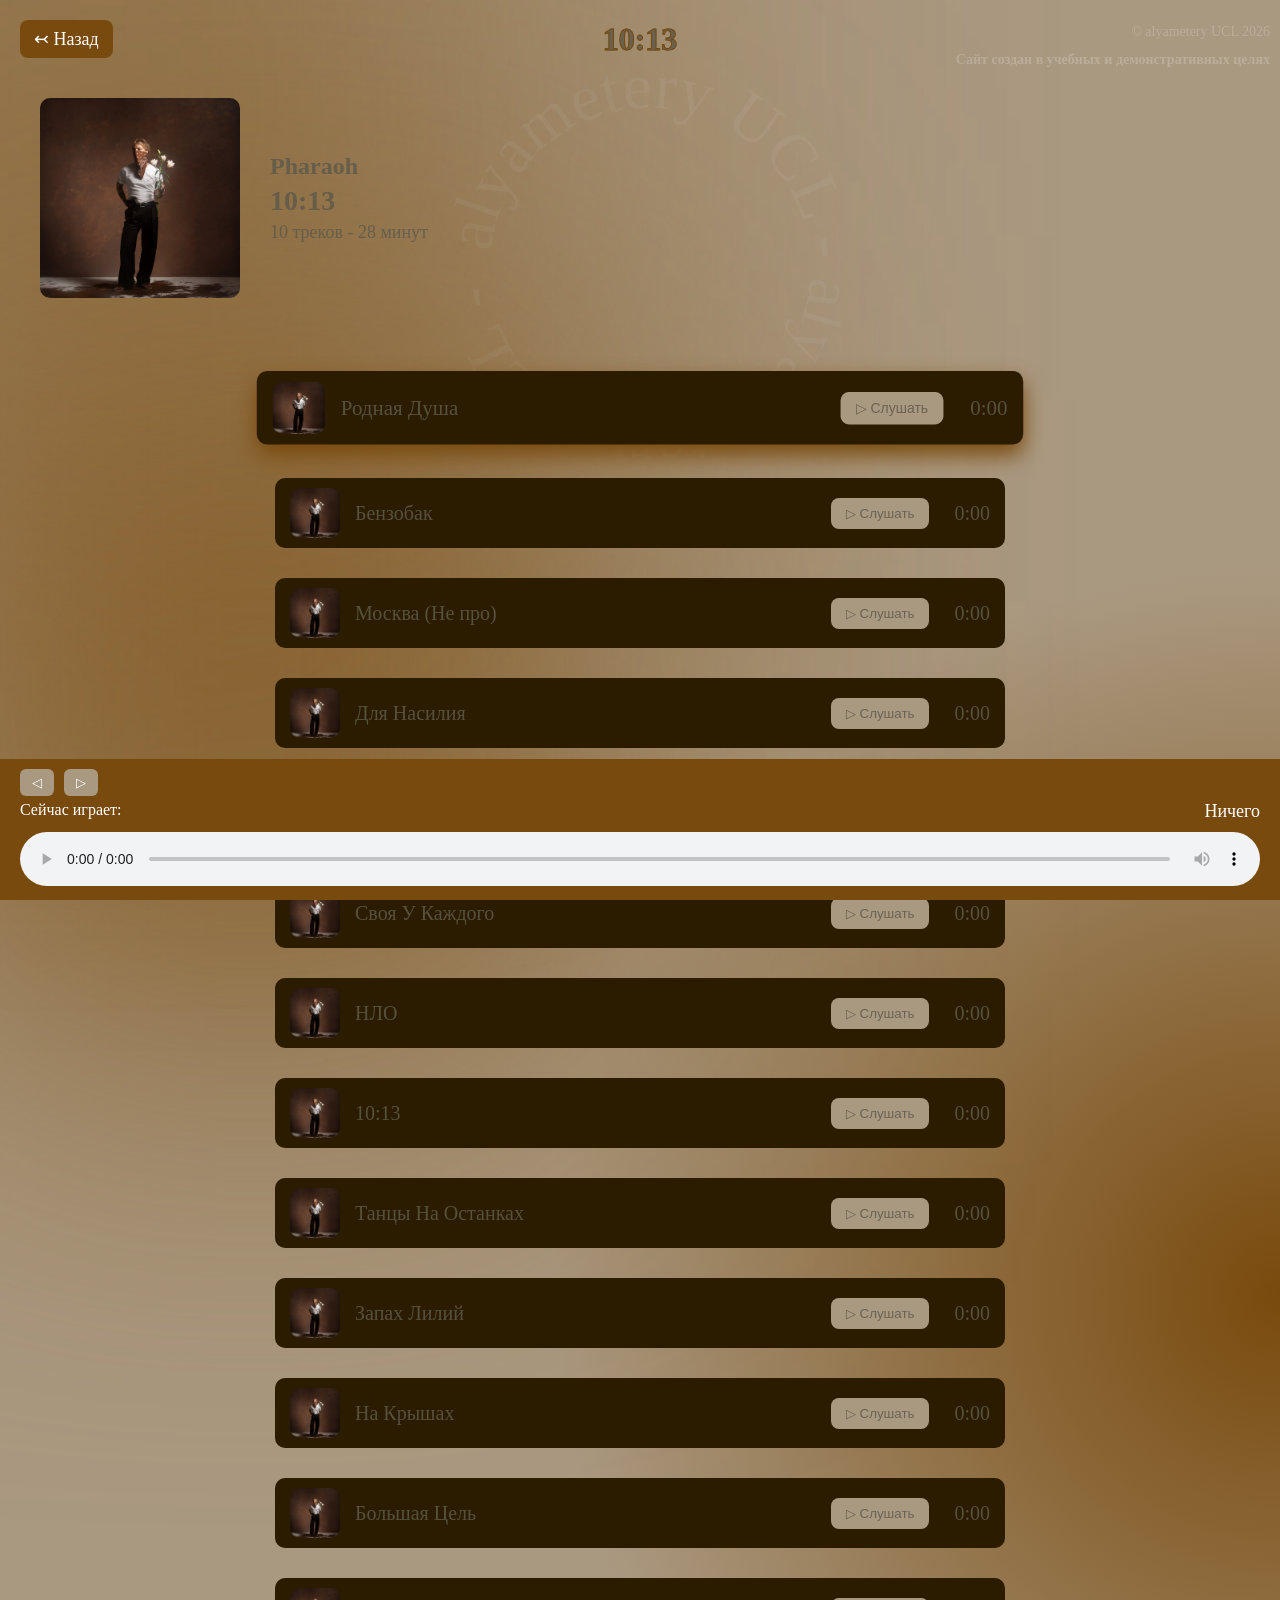
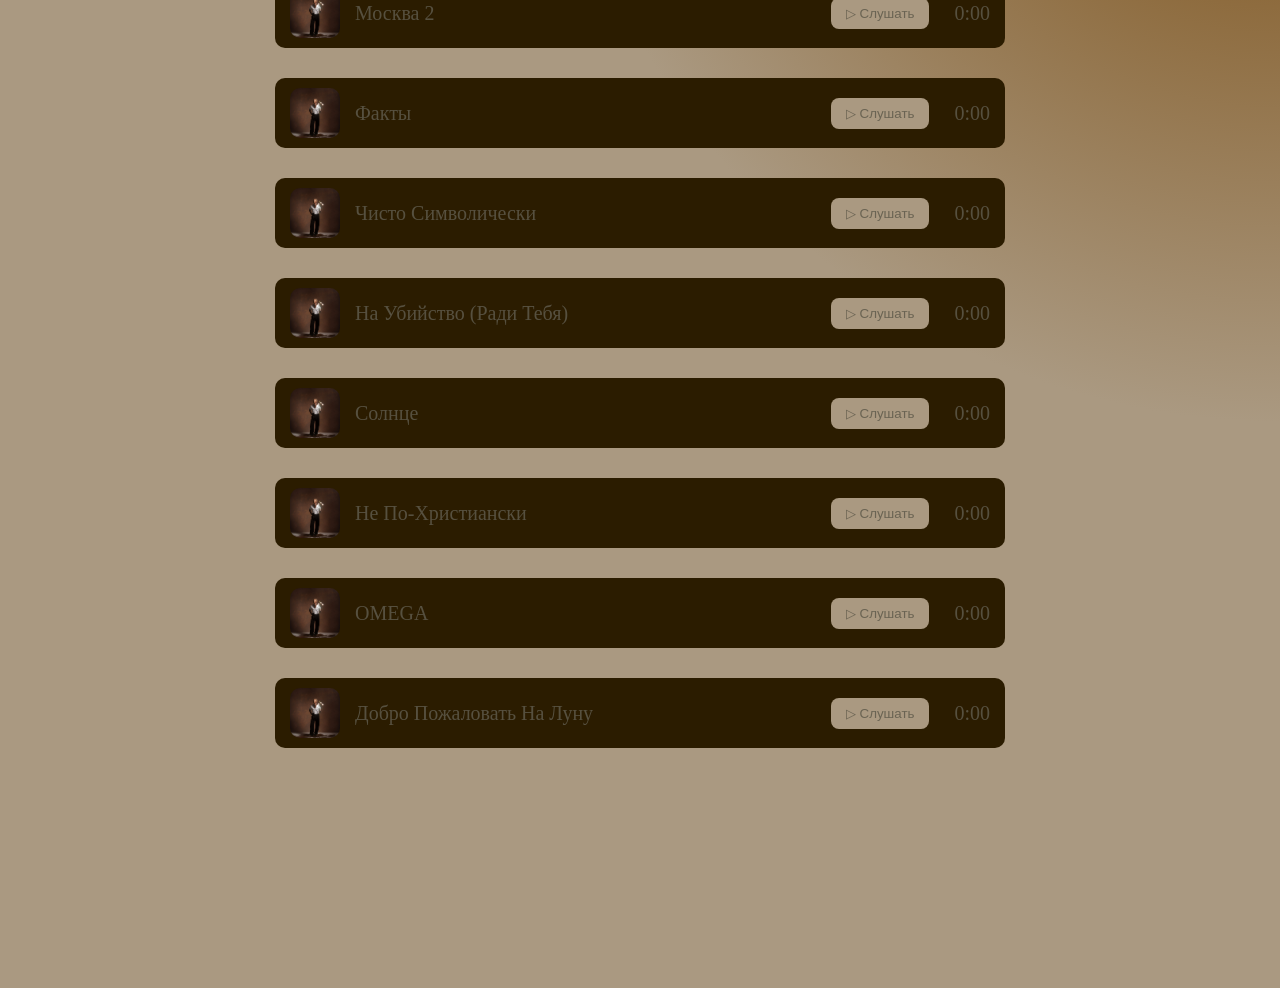
==== commit d13d745f: "album_10-13.html" ====
--- a/album_10-13.html
+++ b/album_10-13.html
@@ -8,7 +8,7 @@
 </head>
 <body class="album_10-13">
     <h1>10:13</h1>
-    <a href="index.html" class="back-btn">↢ Назад</a>
+    <a href="pharaoh.html" class="back-btn">↢ Назад</a>
     <div class="album-header">
         <img src="Глеб Голубин.jpg" class="album-cover">
         <div class="album-info">
@@ -279,6 +279,9 @@
     </div>
     </div>
 </section>
+<section class="intro">
+            <h2>Сайт создан в учебных и демонстративных целях</h2>
+        </section>
     <footer>
         <p>© alyametery UCL 2026</p>
     </footer>
@@ -307,4 +310,4 @@
 </div>
 <script src="player.js"></script>
 </body>
-</html>+</html>
--- a/style.css
+++ b/style.css
@@ -1,15 +1,15 @@
 :root {
     --color-main: #a670f1;
     --color-dark: #815b13;
-    --color-text-one: #a3906d;
-    --color-text-two: #000000;
+    --color-text: #a3906d;
+    --color-card: #a3906d;
 }
 body {
     font-family: 'Times New Roman', Times, serif;
     margin: 0;
     color: white;
-    min-height: 100vh;
-    background: radial-gradient(circle at right, var(--color-main), var(--color-dark) 70%);
+    min-height: 90vh;
+    background: radial-gradient(circle at right, var(--color-main), var(--color-dark) 40%);
 
 }
 
@@ -26,16 +26,15 @@
 }
 
 
-.covers.photo-row {
+.artists {
     display: flex;
     justify-content: center;
     gap: 30px;
     margin: 40px 0;
     flex-wrap: wrap;
-    
-}
-
-.covers.photo-row a {
+}
+
+.artists a {
     display: flex;
     flex-direction: column;
     align-items: center;
@@ -43,8 +42,8 @@
     color: white;
 }
 
-.photo {
-    background: #1d162bd0;
+.avatar {
+    background: var(--color-card);
     padding: 20px;
     border-radius: 10px;
     width: 220px;
@@ -52,47 +51,43 @@
     transition: transform 0.3s ease, box-shadow 0.3s;
     gap: 15px;
 }
-.photo-wrapper {
+.names {
     animation: fadeUp 0.3s ease forwards;
     opacity: 0;
 }
-.photo:hover {
+.avatar:hover {
     box-shadow: 0 15px 30px var(--color-main);
     transform: scale(1.05) translateY(-5px);
 }
-.photo img {
-    width: 100%;
-    border-radius: 10px;
-}
-
-.photo-wrapper:nth-child(1) {animation-delay: 0.1s;}
-.photo-wrapper:nth-child(2) {animation-delay: 0.15s;}
-.photo-wrapper:nth-child(3) {animation-delay: 0.2s;}
-.photo-wrapper:nth-child(4) {animation-delay: 0.25s;}
-
+.avatar img {
+    width: 100%;
+    border-radius: 10px;
+}
+.names:nth-child(1) {animation-delay: 0.1s;}
+.names:nth-child(2) {animation-delay: 0.15s;}
+.names:nth-child(3) {animation-delay: 0.2s;}
+.names:nth-child(4) {animation-delay: 0.25s;}
+.artist-name {
+    display: flex;
+    flex-direction: column;
+    align-items: center;
+    font-family: 'Times New Roman', Times, serif;
+    font-size: 20px;
+    color: var(--color-main);
+    font-weight: bold;
+}
 .album-name {
     display: flex;
     flex-direction: column;
     align-items: center;
-}
-
-.album-name .artist {
-    font-family: 'Times New Roman', Times, serif;
-    font-size: 20px;
-    color: #1d162bd0;
+    font-family: 'Times New Roman', Times, serif;
+    font-size: 18px;
+    color: var(--color-main);
     font-weight: bold;
 }
-
-.album-name .title {
-    font-family: 'Times New Roman', Times, serif;
-    font-size: 18px;
-    color: #1d162bd0;
-}
-
-.photo button {
-    cursor: pointer;
-}
-
+.avatar button {
+    cursor: pointer;
+}
 .tracks {
     display: flex;
     flex-direction: column;
@@ -105,13 +100,54 @@
     margin-bottom: 200px;
     
 }
-
+.covers.photo-row {
+    display: flex;
+    justify-content: center;
+    gap: 30px;
+    margin: 40px 0;
+    flex-wrap: wrap;
+}
+.covers.photo-row a {
+    display: flex;
+    flex-direction: column;
+    align-items: center;
+    text-decoration: none;
+    color: white;
+}
+.photo-wrapper {
+    animation: fadeUp 0.3s ease forwards;
+    opacity: 0;
+}
+.photo-wrappers:nth-child(1) {animation-delay: 0.1s;}
+.photo-wrapper:nth-child(2) {animation-delay: 0.15s;}
+.photo-wrapper:nth-child(3) {animation-delay: 0.2s;}
+.photo-wrapper:nth-child(4) {animation-delay: 0.25s;}
+.photo {
+    background: var(--color-card);
+    padding: 20px;
+    border-radius: 10px;
+    width: 220px;
+    text-align: center;
+    transition: transform 0.3s ease, box-shadow 0.3s;
+    gap: 15px;
+}
+.photo:hover {
+    box-shadow: 0 15px 30px var(--color-main);
+    transform: scale(1.05) translateY(-5px);
+}
+.photo img {
+    width: 100%;
+    border-radius: 10px;
+}
+.photo button {
+    cursor: pointer;
+}
 .track-card {
     display: flex;
     flex: 1;
     align-items: center;
     gap: 15px;
-    background: #1e1e2f;
+    background: var(--color-card);
     padding: 10px 15px;
     border-radius: 10px;
     width: 100%;
@@ -123,6 +159,13 @@
     font-family: 'Times New Roman', Times, serif;
     font-size: 20px;
 }
+.track-card.active {
+    background: var(--color-card);
+    cursor: pointer;
+    color: var(--color-main);
+    transform: scale(1.05) translateY(-5px);
+    box-shadow: 0 10px 20px var(--color-main);
+}
 .track-wrapper {
     display: flex;
     align-items: center;
@@ -131,15 +174,10 @@
     width: 100%;
     opacity: 0;
 }
-.track-card.active {
-    border: 2px solid var(--color-main);
-    background: #2a2a3d;
-}
-
 .track-card:hover {
     transform: scale(1.05) translateY(-5px);
     box-shadow: 0 10px 20px var(--color-main);
-    background: var(--color-dark);
+    background: var(--color-card);
 }
 .track-thumb {
     width: 50px;
@@ -155,12 +193,13 @@
 }
 .track-title {
     font-weight: 400;
-    color: var(--color-main);
+    color: var(--color-text);
 }
 .track-duration {
     margin-left: 10px;
     font-weight: 400;
     text-align: right;
+    color: var(--color-text);
 }
 
 .track-card p {
@@ -172,9 +211,9 @@
 .track-card button {
     margin-left: auto;
     padding: 8px 15px;
-    background: var(--color-main);
+    background: var(--color-dark);
     border: none;
-    color: white;
+    color: var(--color-text);
     border-radius: 8px;
     cursor: pointer;
 }
@@ -184,8 +223,9 @@
     filter: brightness(0.7);
 }
 .play-btn:active {
-    background: var(--color-dark);
+    background: var(--color-text);
     transform: scale(0.95);
+    color: var(--color-dark);
 }
 .track-wrapper:nth-child(1) {animation-delay: 0.05s;}
 .track-wrapper:nth-child(2) {animation-delay: 0.1s;}
@@ -246,7 +286,7 @@
     filter: blur(250px);
     top: -200px;
     left: -200px;
-    z-index: -2;
+    z-index: -1;
     animation: breathe 7s ease-in-out infinite;
 }
 
@@ -257,8 +297,8 @@
     height: 600px;
     background: var(--color-main);
     filter: blur(200px);
-    bottom: -150px;
-    left: -100px;
+    bottom: -100px;
+    left: -50px;
     z-index: -1;
     opacity: 1;
     animation: breathe 7s ease-in-out infinite;
@@ -266,74 +306,159 @@
 
 body.homepage {
     --color-main: #ad7fcc;
-    --color-dark: #b49714;
-    --color-text-one: #e4d9aba6;
-    --color-text-two: #a8a8a8;
+    --color-dark: #000000;
+    --color-text: #756c6c88;
+    --color-card: #33263b;
+}
+body.pharaoh-page {
+    --color-main: #3e8677;
+    --color-dark: #1d1c27;
+    --color-text: #252e55b0;
+    --color-card: #1e2b28;
+}
+body.linnik-page {
+    --color-main: #ffffffa6;
+    --color-dark: #000000;
+    --color-text: #6b6b6b;
+    --color-card: #242020;
+}
+body.lilos-page {
+    --color-main: #443344;
+    --color-dark: #857668;
+    --color-text: #9e937b6e;
+    --color-card: #5f554b;
 }
 body.album_10-13 {
     --color-main: #794a0d;
-    --color-dark: #b4aa9c;
-    --color-text-one: #28610291;
-    --color-text-two: #85650dd0;
+    --color-dark: #aa9981;
+    --color-text: #5e5a4ad8;
+    --color-card: #2b1c00;
 }
 body.album_MZ-1 {
-    --color-main: #681174;
-    --color-dark: #110e0d;
-    --color-text-one: #942e6dd2;
-    --color-text-two: #1a1814;
+    --color-main: #a01a64;
+    --color-dark: #000000;
+    --color-text: #ac1a3a;
+    --color-card: #2b0021;
 }
 body.album_MZ-2 {
-    --color-main: #5a5a5a;
+    --color-main: #d6c5c5;
     --color-dark: #000000;
-    --color-text-one: rgb(56, 55, 50);
-    --color-text-two: #40493d;
+    --color-text: #6b6b6b;
+    --color-card: #1b1919;
+}
+body.album_AY2 {
+    --color-main: #5e815b;
+    --color-dark: #000000;
+    --color-text: #99f18fa6;
+    --color-card: #0a1b00;
+}
+body.album_meagain {
+    --color-main: #56635e;
+    --color-dark: #000000;
+    --color-text: #ffffff9f;
+    --color-card: #001813;
 }
 h1 {
     font-family: 'Times New Roman', Times, serif;
     font-size: 32px;
-    -webkit-text-stroke: 1px var(--color-text-one);
+    -webkit-text-stroke: 1px var(--color-main);
     justify-content: center;
     display: flex;
     animation: titleReveal 0.3s ease forwards;
     opacity: 1;
 }
 body.homepage h1 {
-    background: linear-gradient(45deg, var(--color-main), var(--color-dark));
+    background: var(--color-text);
+    -webkit-background-clip: text;
+    -webkit-text-fill-color: transparent;
+}
+body.pharaoh-page h1 {
+    background: var(--color-text);
+    -webkit-background-clip: text;
+    -webkit-text-fill-color: transparent;
+}
+body.linnik-page h1 {
+    background: var(--color-text);
+    -webkit-background-clip: text;
+    -webkit-text-fill-color: transparent;
+}
+body.lilos-page h1 {
+    background: var(--color-text);
     -webkit-background-clip: text;
     -webkit-text-fill-color: transparent;
 }
 body.album_10-13 h1 {
-    background: linear-gradient(45deg, var(--color-text-two), #ffffff71);
+    background: var(--color-text);
     -webkit-background-clip: text;
     -webkit-text-fill-color: transparent;
 }
 body.album_MZ-1 h1 {
-    background: linear-gradient(45deg, var(--color-text-one), var(--color-text-two));
+    background: var(--color-text);
     -webkit-background-clip: text;
     -webkit-text-fill-color: transparent;
 }
 body.album_MZ-2 h1 {
-    background: linear-gradient(45deg, var(--color-text-one), white);
-    -webkit-background-clip: text;
-    -webkit-text-fill-color: transparent;
+    background: var(--color-text);
+    -webkit-background-clip: text;
+    -webkit-text-fill-color: transparent;
+}
+body.album_AY2 h1 {
+    background: var(--color-text);
+    -webkit-background-clip: text;
+    -webkit-text-fill-color: transparent;
+}
+body.album_meagain h1 {
+    background: var(--color-text);
+    -webkit-background-clip: text;
+    -webkit-text-fill-color: transparent;
+}
+body.pharaoh-page::before {
+    background: var(--color-main);
+}
+body.pharaoh-page::after {
+    background: var(--color-main);
+}
+body.linnik-page::before {
+    background: var(--color-main);
+}
+body.linnik-page::after {
+    background: var(--color-main);
+}
+body.lilos-page::before {
+    background: var(--color-main);
+}
+body.lilos-page::after {
+    background: var(--color-main);
 }
 body.album_10-13::before {
     background: var(--color-main);
 }
 body.album_10-13::after {
-    background: var(--color-dark);
+    background: var(--color-main);
 }
 body.album_MZ-1::before {
     background: var(--color-main);
 }
 body.album_MZ-1::after {
-    background: var(--color-dark);
+    background: var(--color-main);
 }
 body.album_MZ-2::before {
     background: var(--color-main);
 }
 body.album_MZ-2::after {
-    background: var(--color-dark);
+    background: var(--color-main);
+}
+body.album_AY2::before {
+    background: var(--color-main);
+}
+body.album_AY2::after {
+    background: var(--color-main);
+}
+body.album_meagain::before {
+    background: var(--color-main);
+}
+body.album_meagain::after {
+    background: var(--color-main);
 }
 @keyframes fadeUp {
     from {
@@ -453,16 +578,18 @@
 .album-info h3{
     margin: 5px 0;
     opacity: 1;
-    font-size: 28px;
+    font-size: 24px;
+    color: var(--color-text);
 }
 .album-info h4{
     margin: 5px 0;
     opacity: 1;
     font-size: 28px;
+    color: var(--color-text);
 }
 .album-info p{
     margin: 5px 0;
     opacity: 1;
     font-size: 18px;
-    color: var(--color-dark);
-}+    color: var(--color-text);
+}
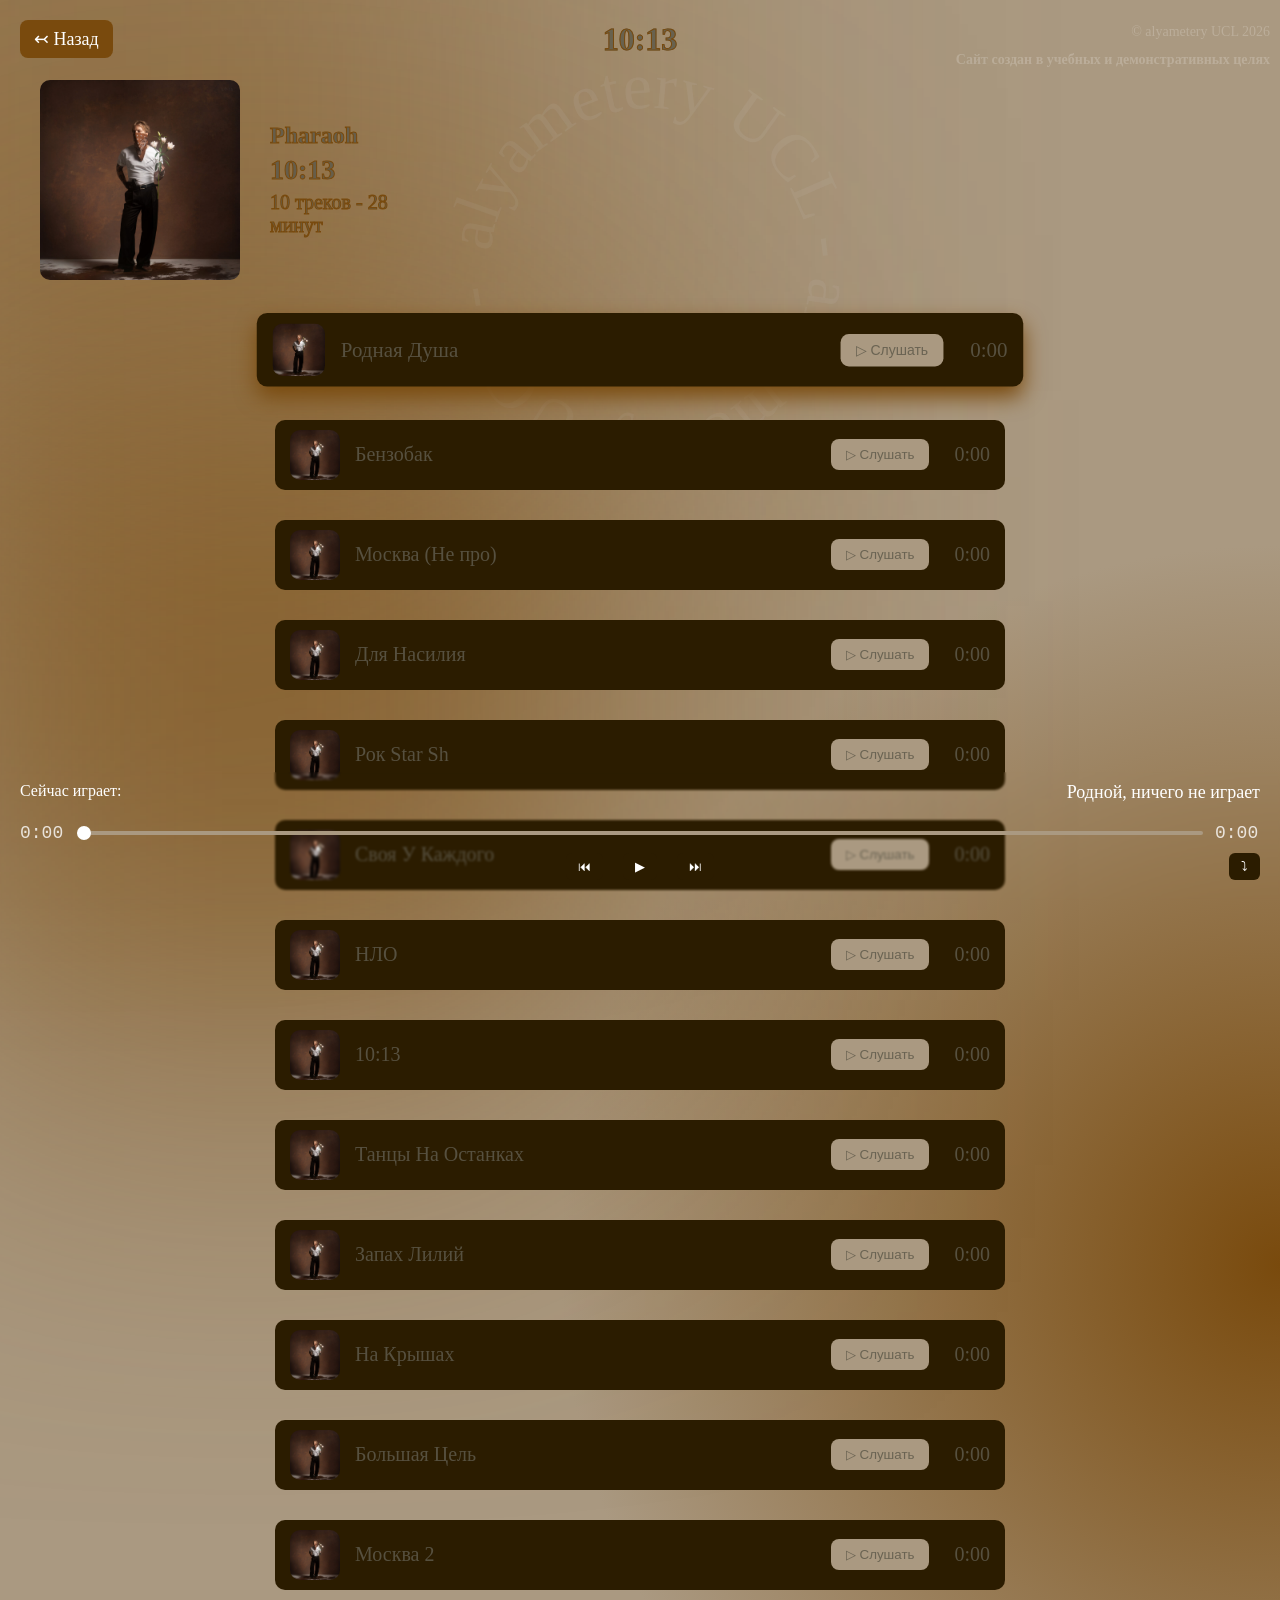
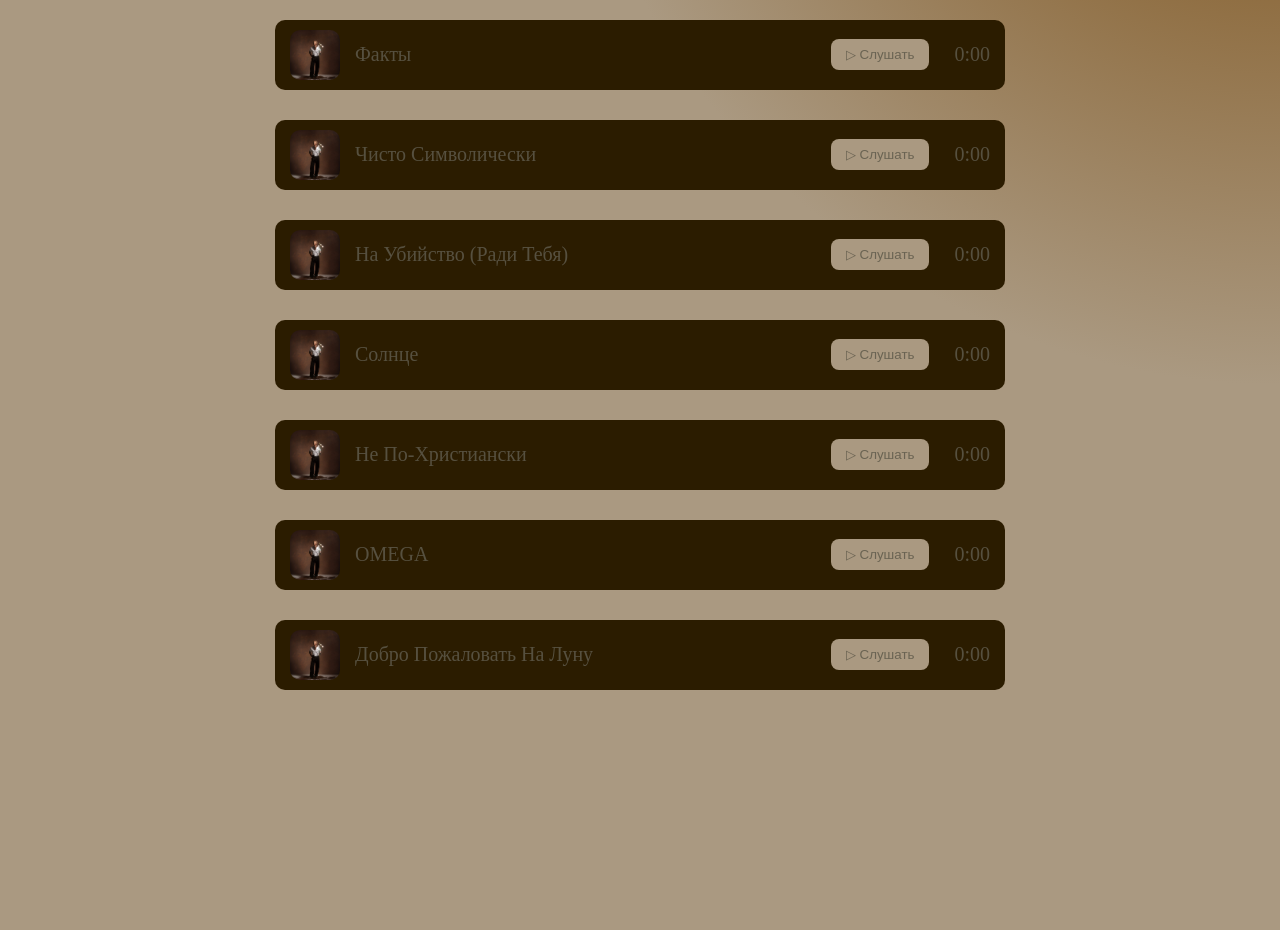
==== commit 23ffc268: "album_10-13.html" ====
--- a/album_10-13.html
+++ b/album_10-13.html
@@ -10,7 +10,7 @@
     <h1>10:13</h1>
     <a href="pharaoh.html" class="back-btn">↢ Назад</a>
     <div class="album-header">
-        <img src="Глеб Голубин.jpg" class="album-cover">
+        <img src="10-13.jpg" class="album-cover">
         <div class="album-info">
             <h3>Pharaoh</h3>
             <h4>10:13</h4>
@@ -20,7 +20,7 @@
 <section class="tracks">
     <div class="track-wrapper">
     <div class="track-card" data-index="0">
-        <img src="Глеб Голубин.jpg" class="track-thumb">
+        <img src="10-13.jpg" class="track-thumb">
         <span class="track-info">
             <span class="track-title">Родная Душа</span>
         </span>
@@ -33,7 +33,7 @@
     </div>
     <div class="track-wrapper">
     <div class="track-card" data-index="1">
-        <img src="Глеб Голубин.jpg" class="track-thumb">
+        <img src="10-13.jpg" class="track-thumb">
         <span class="track-info">
             <span class="track-title">Бензобак</span>
         </span>
@@ -46,7 +46,7 @@
     </div>
     <div class="track-wrapper">
     <div class="track-card" data-index="2">
-        <img src="Глеб Голубин.jpg" class="track-thumb">
+        <img src="10-13.jpg" class="track-thumb">
         <span class="track-info">
             <span class="track-title">Москва (Не про)</span>
         </span>
@@ -59,7 +59,7 @@
     </div>
     <div class="track-wrapper">
     <div class="track-card" data-index="3">
-        <img src="Глеб Голубин.jpg" class="track-thumb">
+        <img src="10-13.jpg" class="track-thumb">
         <span class="track-info">
             <span class="track-title">Для Насилия</span>
         </span>
@@ -72,7 +72,7 @@
     </div>
     <div class="track-wrapper">
     <div class="track-card" data-index="4">
-        <img src="Глеб Голубин.jpg" class="track-thumb">
+        <img src="10-13.jpg" class="track-thumb">
         <span class="track-info">
             <span class="track-title">Рок Star Sh</span>
         </span>
@@ -85,7 +85,7 @@
     </div>
     <div class="track-wrapper">
     <div class="track-card" data-index="5">
-        <img src="Глеб Голубин.jpg" class="track-thumb">
+        <img src="10-13.jpg" class="track-thumb">
         <span class="track-info">
             <span class="track-title">Своя У Каждого</span>
         </span>
@@ -98,7 +98,7 @@
     </div>
     <div class="track-wrapper">
     <div class="track-card" data-index="6">
-        <img src="Глеб Голубин.jpg" class="track-thumb">
+        <img src="10-13.jpg" class="track-thumb">
         <span class="track-info">
             <span class="track-title">НЛО</span>
         </span>
@@ -111,7 +111,7 @@
     </div>
     <div class="track-wrapper">
     <div class="track-card" data-index="7">
-        <img src="Глеб Голубин.jpg" class="track-thumb">
+        <img src="10-13.jpg" class="track-thumb">
         <span class="track-info">
             <span class="track-title">10:13</span>
         </span>
@@ -124,7 +124,7 @@
     </div>
     <div class="track-wrapper">
     <div class="track-card" data-index="8">
-        <img src="Глеб Голубин.jpg" class="track-thumb">
+        <img src="10-13.jpg" class="track-thumb">
         <span class="track-info">
             <span class="track-title">Танцы На Останках</span>
         </span>
@@ -137,7 +137,7 @@
     </div>
     <div class="track-wrapper">
         <div class="track-card" data-index="9">
-        <img src="Глеб Голубин.jpg" class="track-thumb">
+        <img src="10-13.jpg" class="track-thumb">
         <span class="track-info">
             <span class="track-title">Запах Лилий</span>
         </span>
@@ -150,7 +150,7 @@
     </div>
     <div class="track-wrapper">
         <div class="track-card" data-index="10">
-        <img src="Глеб Голубин.jpg" class="track-thumb">
+        <img src="10-13.jpg" class="track-thumb">
         <span class="track-info">
             <span class="track-title">На Крышах</span>
         </span>
@@ -163,7 +163,7 @@
     </div>
     <div class="track-wrapper">
         <div class="track-card" data-index="11">
-        <img src="Глеб Голубин.jpg" class="track-thumb">
+        <img src="10-13.jpg" class="track-thumb">
         <span class="track-info">
             <span class="track-title">Большая Цель</span>
         </span>
@@ -176,7 +176,7 @@
     </div>
     <div class="track-wrapper">
         <div class="track-card" data-index="12">
-        <img src="Глеб Голубин.jpg" class="track-thumb">
+        <img src="10-13.jpg" class="track-thumb">
         <span class="track-info">
             <span class="track-title">Москва 2</span>
         </span>
@@ -189,7 +189,7 @@
     </div>
     <div class="track-wrapper">
         <div class="track-card" data-index="13">
-        <img src="Глеб Голубин.jpg" class="track-thumb">
+        <img src="10-13.jpg" class="track-thumb">
         <span class="track-info">
             <span class="track-title">Факты</span>
         </span>
@@ -202,7 +202,7 @@
     </div>
     <div class="track-wrapper">
         <div class="track-card" data-index="14">
-        <img src="Глеб Голубин.jpg" class="track-thumb">
+        <img src="10-13.jpg" class="track-thumb">
         <span class="track-info">
             <span class="track-title">Чисто Символически</span>
         </span>
@@ -215,7 +215,7 @@
     </div>
     <div class="track-wrapper">
         <div class="track-card" data-index="15">
-        <img src="Глеб Голубин.jpg" class="track-thumb">
+        <img src="10-13.jpg" class="track-thumb">
         <span class="track-info">
             <span class="track-title">На Убийство (Ради Тебя)</span>
         </span>
@@ -228,7 +228,7 @@
     </div>
     <div class="track-wrapper">
         <div class="track-card" data-index="16">
-        <img src="Глеб Голубин.jpg" class="track-thumb">
+        <img src="10-13.jpg" class="track-thumb">
         <span class="track-info">
             <span class="track-title">Солнце</span>
         </span>
@@ -241,7 +241,7 @@
     </div>
     <div class="track-wrapper">
         <div class="track-card" data-index="17">
-        <img src="Глеб Голубин.jpg" class="track-thumb">
+        <img src="10-13.jpg" class="track-thumb">
         <span class="track-info">
             <span class="track-title">Не По-Христиански</span>
         </span>
@@ -254,7 +254,7 @@
     </div>
     <div class="track-wrapper">
     <div class="track-card" data-index="18">
-        <img src="Глеб Голубин.jpg" class="track-thumb">
+        <img src="10-13.jpg" class="track-thumb">
         <span class="track-info">
             <span class="track-title">OMEGA</span>
         </span>
@@ -267,7 +267,7 @@
     </div>
     <div class="track-wrapper">
     <div class="track-card" data-index="19">
-        <img src="Глеб Голубин.jpg" class="track-thumb">
+        <img src="10-13.jpg" class="track-thumb">
         <span class="track-info">
             <span class="track-title">Добро Пожаловать На Луну</span>
         </span>
@@ -297,16 +297,23 @@
             </text>
         </svg>
     </div>
-<div class="global-player">
-    <div class="player-controls">
-        <button id="prev">◁</button>
-        <button id="next">▷</button>
-    </div>
+<div class="player-ui">
     <div class="player-info">
         <span class="player-label">Сейчас играет:</span>
-        <span id="now-playing">Ничего</span>
-    </div>
-    <audio id="main-audio" controls></audio>
+        <span id="now-playing">Родной, ничего не играет</span>
+    </div>
+    <div class="progress-wrapper">
+        <span id="current-time">0:00</span>
+        <input type="range" id="progress-bar" value="0" min="0" max="100" step="0.01">
+        <span id="total-time">0:00</span>
+    </div>
+        <div class="player-controls">
+            <button id="prev">⏮︎</button>
+            <button id="play-pause">▶︎</button>
+            <button id="next">⏭︎</button>
+            <button id="repeat" class="repeat-type">⤵</button>
+        </div>
+        <audio id="main-audio"></audio>
 </div>
 <script src="player.js"></script>
 </body>
--- a/style.css
+++ b/style.css
@@ -32,6 +32,7 @@
     gap: 30px;
     margin: 40px 0;
     flex-wrap: wrap;
+    margin-bottom: 200px;
 }
 
 .artists a {
@@ -106,6 +107,7 @@
     gap: 30px;
     margin: 40px 0;
     flex-wrap: wrap;
+    margin-bottom: 200px;
 }
 .covers.photo-row a {
     display: flex;
@@ -261,9 +263,11 @@
 }
 h3 {
     color: var(--color-dark);
+    -webkit-text-stroke: 1px var(--color-main);
 }
 h4 {
     color: var(--color-main);
+    -webkit-text-stroke: 1px var(--color-main);
 }
 
 footer {
@@ -334,6 +338,18 @@
     --color-text: #5e5a4ad8;
     --color-card: #2b1c00;
 }
+body.album_pravilo {
+    --color-main: #000000;
+    --color-dark: #757473;
+    --color-text: #292929c7;
+    --color-card: #999999;
+}
+body.album_vhod {
+    --color-main: #6b64ac;
+    --color-dark: #959666;
+    --color-text: #6d728f;
+    --color-card: #2e2e33;
+}
 body.album_MZ-1 {
     --color-main: #a01a64;
     --color-dark: #000000;
@@ -392,6 +408,16 @@
     -webkit-background-clip: text;
     -webkit-text-fill-color: transparent;
 }
+body.album_pravilo h1 {
+    background: var(--color-text);
+    -webkit-background-clip: text;
+    -webkit-text-fill-color: transparent;
+}
+body.album_vhod h1 {
+    background: var(--color-text);
+    -webkit-background-clip: text;
+    -webkit-text-fill-color: transparent;
+}
 body.album_MZ-1 h1 {
     background: var(--color-text);
     -webkit-background-clip: text;
@@ -434,6 +460,18 @@
     background: var(--color-main);
 }
 body.album_10-13::after {
+    background: var(--color-main);
+}
+body.album_pravilo::before {
+    background: var(--color-main);
+}
+body.album_pravilo::after {
+    background: var(--color-main);
+}
+body.album_vhod::before {
+    background: var(--color-main);
+}
+body.album_vhod::after {
     background: var(--color-main);
 }
 body.album_MZ-1::before {
@@ -516,33 +554,84 @@
     background-color: var(--color-dark);
 }
 
-.global-player {
+.player-ui {
+    display: flex;
+    flex-direction: column;
+    align-items: center;
+    gap: 10px;
+    width: 100%;
     position: fixed;
     bottom: 0;
     left: 0;
     width: 100%;
-    background: var(--color-main);
-    backdrop-filter: blur(10px);
+    backdrop-filter: blur(1px);
     padding: 10px 20px;
     box-sizing: border-box;
     justify-content: space-between;
-    align-items: center;
     z-index: 999;
     opacity: 1;
 }
+.player-ui audio {
+    width: 100%;
+}
+.player-info {
+    display: flex;
+    justify-content: space-between;
+    width: 100%;
+    margin-bottom: 5px;
+}
 .player-controls{
-    display: flex;
-    gap: 10px;
-    margin-bottom: 5px;
+    width: 100%;
+    display: flex;
+    justify-content: center;
+    align-items: center;
+    gap: 20px;
+    margin-bottom: 10px;
+    position: relative;
+}
+#repeat {
+    position: fixed;
+    right: 20px;
 }
 .player-controls button{
-    background: var(--color-dark);
+    background: var(--color-card);
     border: none;
     color: white;
     padding: 6px 12px;
     cursor: pointer;
     border-radius: 6px;
 }
+.progress-wrapper{
+    display: flex;
+    align-items: center;
+    gap: 10px;
+    width: 100%;
+}
+#progress-bar{
+    flex: 1;
+    cursor: pointer;
+    appearance: none;
+    background: var(--color-dark);
+    height: 4px;
+    border-radius: 4px;
+}
+#progress-bar::-webkit-slider-thumb{
+    appearance: none;
+    width: 14px;
+    height: 14px;
+    background: white;
+    border-radius: 50%;
+}
+#progress-bar::-webkit-slider-thumb:hover{
+    transform: scale(1.2);
+}
+#current-time,
+#total-time{
+    width: 45px;
+    font-size: 18px;
+    font-family: monospace;
+    opacity: 0.8;
+}
 #main-audio {
     width: 100%;
 }
@@ -552,20 +641,11 @@
     font-size: 18px;
     font-family: 'Times New Roman', Times, serif;
 }
-.global-player audio {
-    width: 100%;
-}
-.player-info {
-    display: flex;
-    justify-content: space-between;
-    width: 100%;
-    margin-bottom: 5px;
-}
 .album-header{
     display: flex;
     gap: 30px;
     align-items: center;
-    margin: 40px;
+    margin-left: 40px;
     opacity: 1;
     cursor: pointer;
     max-width: 400px;
@@ -590,6 +670,68 @@
 .album-info p{
     margin: 5px 0;
     opacity: 1;
+    font-size: 20px;
+    color: var(--color-text);
+    -webkit-text-stroke: 1px var(--color-main);
+}
+@media (max-width: 768px){
+h1 {
+    margin-top: 80px;
+    font-size: 28px;
+}
+h2 {
+    font-size: 13px;
+}
+footer {
+    font-size: 13px;
+}
+.album-info h3{
+    font-size: 20px;
+}
+.album-info h4{
+    font-size: 24px;
+}
+.album-info p{
+    font-size: 16px;
+}
+.album-cover{
+    width: 180px;
+    border-radius: 10px;
+}
+.album-header{
+    gap: 15px;
+    margin: 20px;
+}
+.track-card{
     font-size: 18px;
-    color: var(--color-text);
-}
+    padding: 8px 12px;
+}
+.track-thumb{
+    width: 40px;
+    height: 40px;
+}
+.play-btn{
+    font-size: 12px;
+}
+.ballz svg{
+    width: 250px;
+    height: 250px;
+}
+.track-card{
+    gap: 5px;
+}
+.track-info{
+    min-width: 0;
+    overflow: hidden;
+    flex: 1 1 0;
+}
+.track-title{
+    overflow: hidden;
+    text-overflow: ellipsis;
+    white-space:nowrap;
+}
+.track-card button,
+.track-duration {
+    flex: 0 0 auto;
+}
+}
